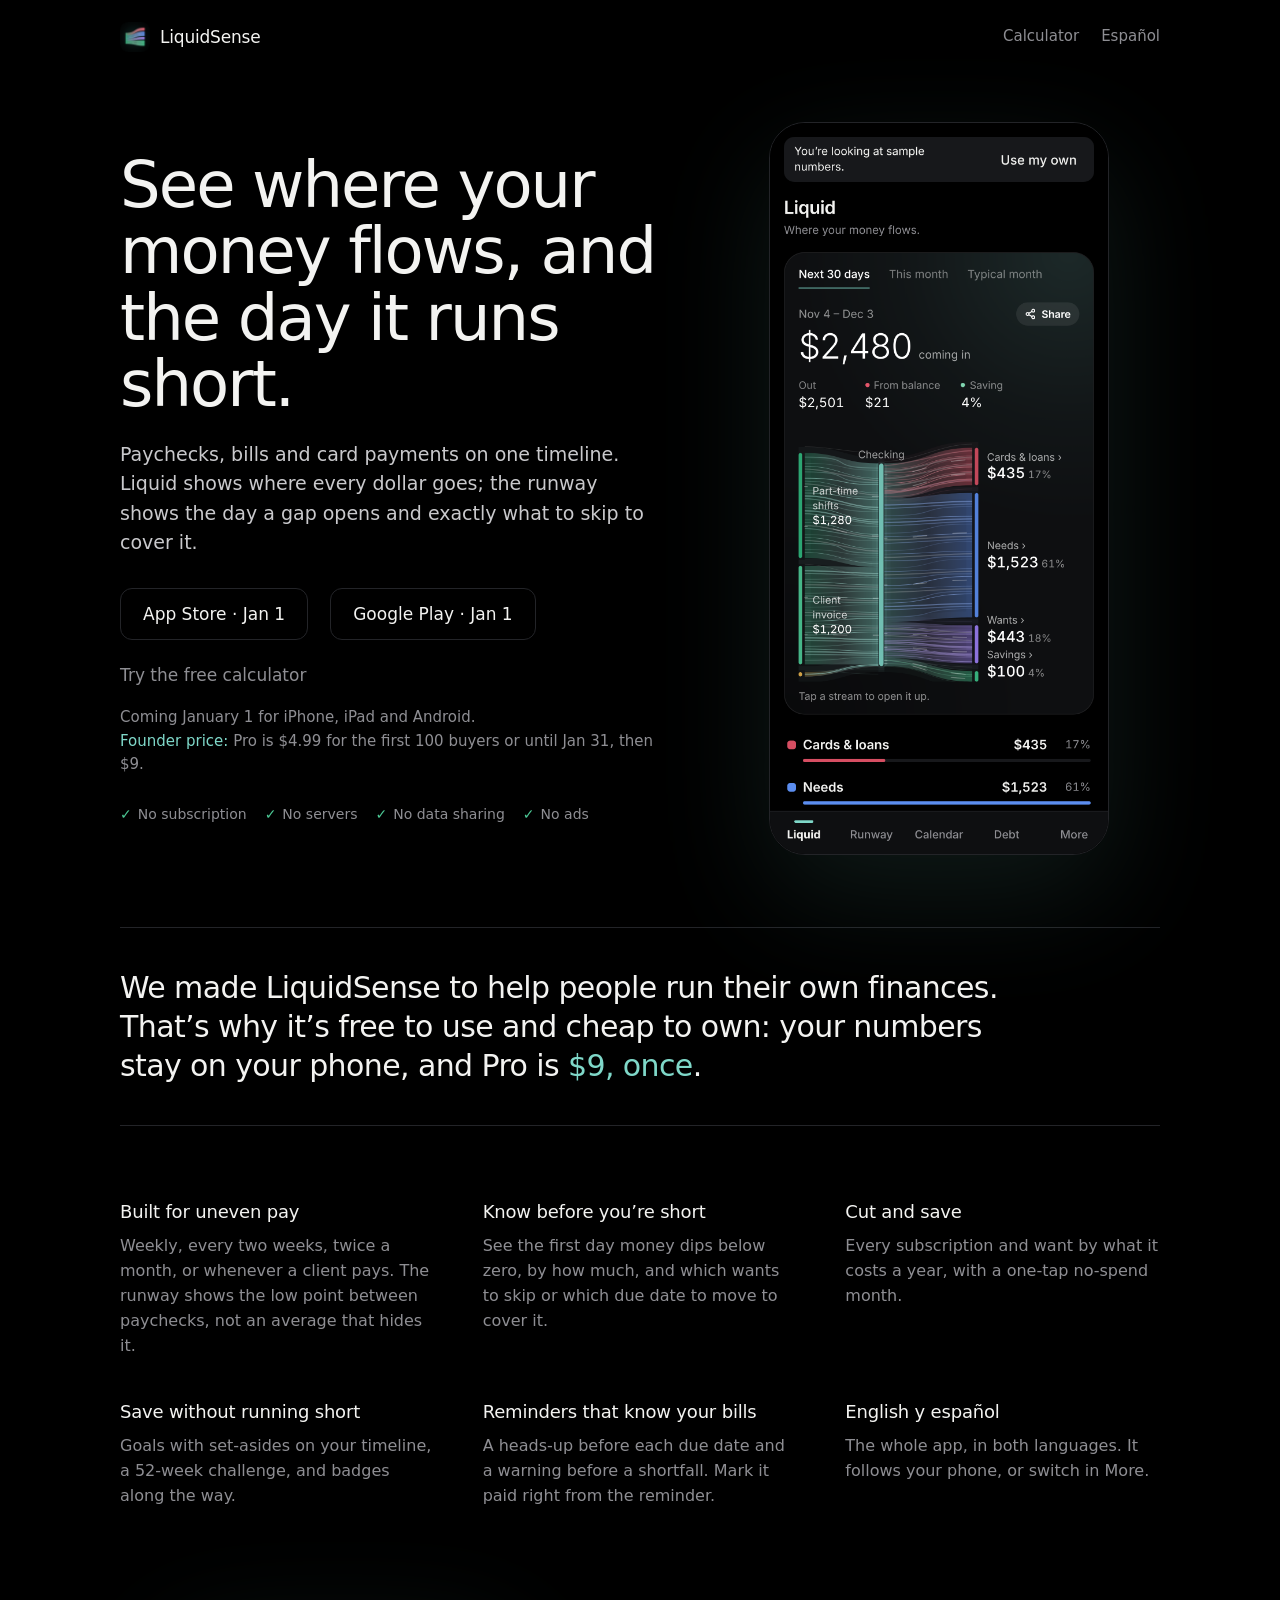
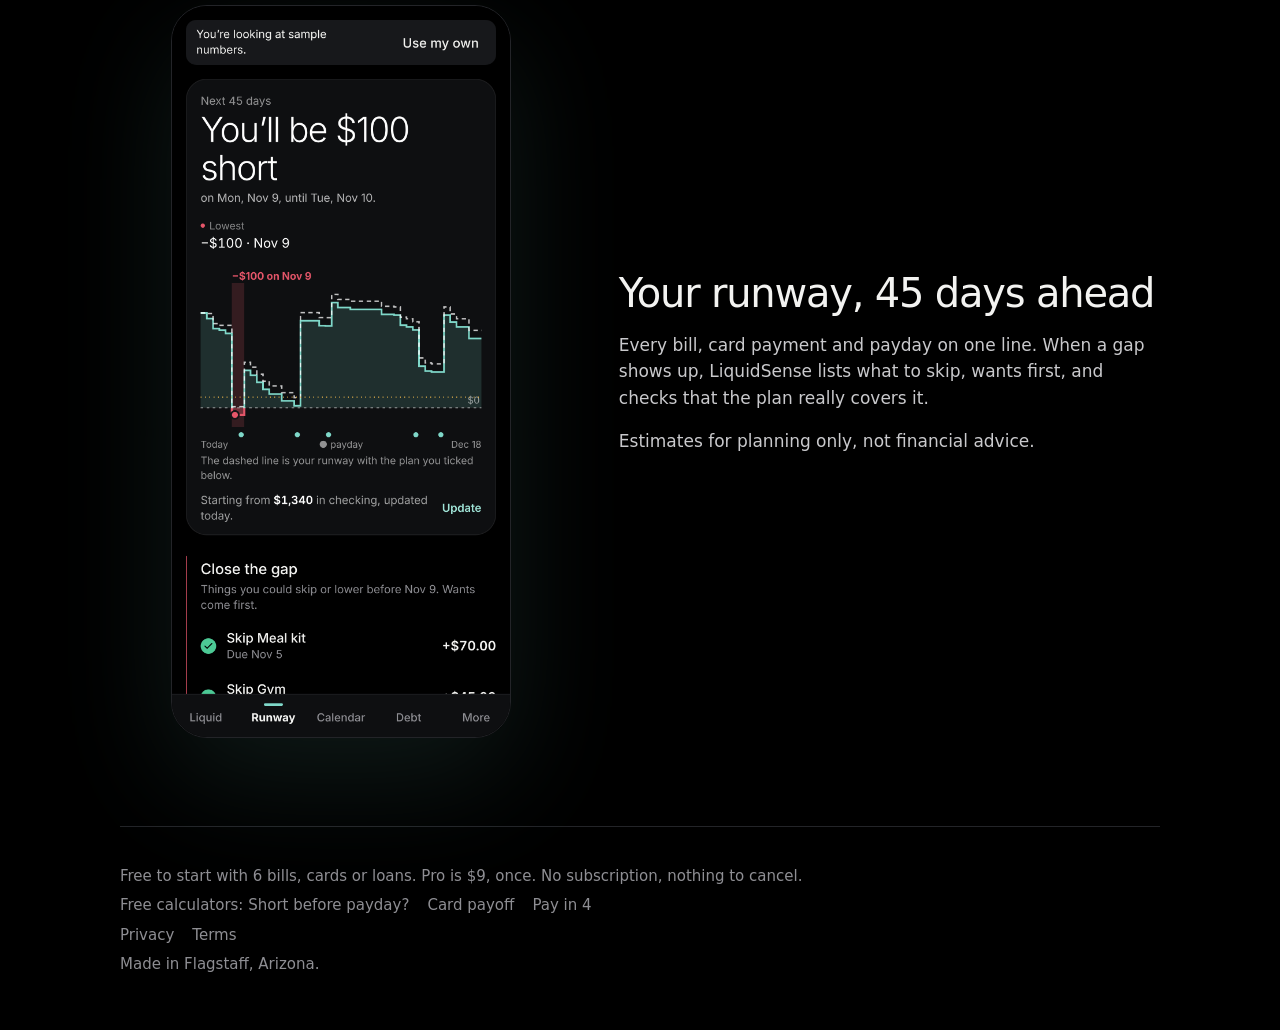
==== index.html @ 5e7f8b1d "Free calculators: credit card payoff and Pay in 4; sitemap; calculator links point to the Jan 1 laun" ====
<!doctype html>
<html lang="en">
<head>
<meta charset="utf-8">
<meta name="viewport" content="width=device-width, initial-scale=1">
<title>LiquidSense: See Where Your Money Flows</title>
<meta name="description" content="See where every dollar goes and the day money runs short, before it does. No bank login, no subscription: your numbers stay on your phone. In English and Spanish.">
<meta property="og:title" content="LiquidSense: see where your money flows">
<meta property="og:description" content="Where every dollar goes, and the day it runs short. No bank login. $9 once.">
<meta property="og:image" content="assets/shot-liquid.png">
<link rel="icon" href="assets/icon.png">
<link rel="stylesheet" href="styles.css">
</head>
<body>
<div class="wrap">
  <header class="top">
    <a class="brand" href="./"><img src="assets/icon.png" alt="">LiquidSense</a>
    <nav><a href="calculator.html">Calculator</a><a href="es.html" lang="es">Español</a></nav>
  </header>

  <section class="hero">
    <div class="hero-text">
      <h1>See where your money flows, and the day it runs short.</h1>
      <p class="lead">Paychecks, bills and card payments on one timeline. Liquid shows where every dollar goes; the runway shows the day a gap opens and exactly what to skip to cover it.</p>
      <div class="cta">
        <span class="btn soon">App Store · Jan 1</span>
        <span class="btn soon">Google Play · Jan 1</span>
        <a class="link" href="calculator.html">Try the free calculator</a>
      </div>
      <p class="launch">Coming January 1 for iPhone, iPad and Android.<br><strong>Founder price:</strong> Pro is $4.99 for the first 100 buyers or until Jan 31, then $9.</p>
      <ul class="promises">
        <li>No subscription</li><li>No servers</li><li>No data sharing</li><li>No ads</li>
      </ul>
    </div>
    <figure class="phone"><img src="assets/shot-liquid.png" alt="Liquid: paychecks flowing through checking into cards and loans, needs, wants and savings, with amounts and shares"></figure>
  </section>

  <section class="why">
    <p>We made LiquidSense to help people run their own finances. That’s why it’s free to use and cheap to own: your numbers stay on your phone, and Pro is <strong>$9, once</strong>.</p>
  </section>

  <section class="features">
    <div><h3>Built for uneven pay</h3><p>Weekly, every two weeks, twice a month, or whenever a client pays. The runway shows the low point between paychecks, not an average that hides it.</p></div>
    <div><h3>Know before you’re short</h3><p>See the first day money dips below zero, by how much, and which wants to skip or which due date to move to cover it.</p></div>
    <div><h3>Cut and save</h3><p>Every subscription and want by what it costs a year, with a one-tap no-spend month.</p></div>
    <div><h3>Save without running short</h3><p>Goals with set-asides on your timeline, a 52-week challenge, and badges along the way.</p></div>
    <div><h3>Reminders that know your bills</h3><p>A heads-up before each due date and a warning before a shortfall. Mark it paid right from the reminder.</p></div>
    <div><h3>English y español</h3><p>The whole app, in both languages. It follows your phone, or switch in More.</p></div>
  </section>

  <section class="second">
    <figure class="phone"><img src="assets/shot-runway.png" alt="The runway: a $100 shortfall on rent day, and the wants to skip that cover it"></figure>
    <div>
      <h2>Your runway, 45 days ahead</h2>
      <p>Every bill, card payment and payday on one line. When a gap shows up, LiquidSense lists what to skip, wants first, and checks that the plan really covers it.</p>
      <p class="muted">Estimates for planning only, not financial advice.</p>
    </div>
  </section>

  <footer>
    <p>Free to start with 6 bills, cards or loans. Pro is $9, once. No subscription, nothing to cancel.</p>
    <p>Free calculators: <a href="calculator.html">Short before payday?</a><a href="credit-card-payoff.html">Card payoff</a><a href="pay-in-4.html">Pay in 4</a></p>
    <p><a href="privacy.html">Privacy</a><a href="terms.html">Terms</a></p>
    <p class="muted">Made in Flagstaff, Arizona.</p>
  </footer>
</div>
</body>
</html>
---- styles.css ----
/* LiquidSense: the app's look on the web. True black, celadon water, light type, hairlines. */
:root {
  --water-soft: rgba(127, 216, 201, 0.14);
  --short-soft: rgba(229, 86, 106, 0.14);
  --bg: #000;
  --surface: #0e0f11;
  --sunken: #17181b;
  --ink: #f3f3f1;
  --muted: #8e8e93;
  --line: #232428;
  --water: #7fd8c9;
  --good: #4cc995;
  --short: #e5566a;
  --gold: #e3b04b;
  --want: #9a7cf2;
}
* { box-sizing: border-box; }
html { -webkit-text-size-adjust: 100%; }
body {
  margin: 0;
  background: var(--bg);
  color: var(--ink);
  font: 400 17px/1.55 system-ui, -apple-system, "Segoe UI", Roboto, sans-serif;
  font-variant-numeric: tabular-nums;
}
a { color: var(--water); text-decoration: none; }
a:hover { text-decoration: underline; }
a:focus-visible, .btn:focus-visible { outline: 2px solid var(--water); outline-offset: 3px; border-radius: 8px; }
.wrap { max-width: 1080px; margin: 0 auto; padding: 0 20px; }
.narrow { max-width: 720px; }
.muted { color: var(--muted); }

.top { display: flex; align-items: center; gap: 24px; padding: 22px 0; }
.top img { width: 30px; height: 30px; border-radius: 8px; display: block; }
.brand { display: flex; align-items: center; gap: 10px; color: var(--ink); font-weight: 500; letter-spacing: -0.2px; }
.top nav { margin-left: auto; display: flex; gap: 22px; font-size: 15px; }
.top nav a { color: var(--muted); }

h1, h2, h3 { margin: 0; font-weight: 300; letter-spacing: -0.03em; }
h1 { font-size: clamp(40px, 6vw, 64px); line-height: 1.04; }
h2 { font-size: clamp(28px, 4vw, 40px); line-height: 1.1; }
h3 { font-size: 18px; font-weight: 500; letter-spacing: -0.01em; }
.lead { color: #c9c9cc; font-size: 19px; max-width: 34em; margin: 22px 0 0; }

.hero { display: grid; grid-template-columns: 1.1fr 0.9fr; gap: 56px; align-items: center; padding: 48px 0 72px; }
.cta { display: flex; align-items: center; gap: 22px; margin-top: 30px; flex-wrap: wrap; }
.btn { display: inline-block; background: var(--ink); color: #000; padding: 12px 22px; border-radius: 12px; font-weight: 500; }
.btn:hover { text-decoration: none; opacity: 0.88; }
.btn.secondary { background: transparent; color: var(--ink); border: 1px solid var(--line); }
.link { color: var(--muted); }
.promises { list-style: none; padding: 0; margin: 28px 0 0; display: flex; flex-wrap: wrap; gap: 8px 18px; font-size: 14px; color: var(--muted); }
.promises li::before { content: "✓"; color: var(--good); margin-right: 6px; }

.phone { margin: 0; justify-self: center; }
.phone img {
  display: block; width: min(340px, 80vw); border-radius: 36px; border: 1px solid var(--line);
  box-shadow: 0 40px 120px rgba(127, 216, 201, 0.12);
}

.why { border-top: 1px solid var(--line); border-bottom: 1px solid var(--line); padding: 40px 0; }
.why p { margin: 0; font-size: clamp(22px, 3vw, 30px); font-weight: 300; letter-spacing: -0.02em; line-height: 1.3; max-width: 30em; }
.why strong { font-weight: 500; color: var(--water); }

.features { display: grid; grid-template-columns: repeat(3, 1fr); gap: 40px 48px; padding: 72px 0; }
.features p { color: var(--muted); margin: 8px 0 0; font-size: 16px; }

.second { display: grid; grid-template-columns: 0.9fr 1.1fr; gap: 56px; align-items: center; padding: 24px 0 88px; }
.second p { color: #c9c9cc; max-width: 32em; }

footer { border-top: 1px solid var(--line); padding: 32px 0 48px; font-size: 15px; color: var(--muted); }
footer p { margin: 6px 0; }
footer a { margin-right: 18px; color: var(--muted); }

/* Text pages: privacy, terms, creators */
.prose { padding: 24px 0 48px; }
.prose h1 { font-size: 44px; margin-bottom: 8px; }
.prose h2 { font-size: 22px; font-weight: 500; margin-top: 32px; letter-spacing: -0.01em; }
.prose p, .prose li { color: #c9c9cc; }

/* Calculator */
.calc { display: grid; grid-template-columns: 1fr 1fr; gap: 32px; padding: 8px 0 56px; align-items: start; }
.card { background: var(--surface); border: 1px solid var(--line); border-radius: 20px; padding: 22px; }
label { display: block; font-size: 14px; color: var(--muted); margin: 0 0 6px; }
input, select {
  width: 100%; font: inherit; color: var(--ink); background: transparent;
  border: 1px solid var(--line); border-radius: 10px; padding: 10px 12px;
}
.field { margin-bottom: 16px; }
.two { display: grid; grid-template-columns: 1fr 1fr; gap: 12px; }
.bill { display: grid; grid-template-columns: 1fr 96px 66px 28px; gap: 6px; align-items: center; padding: 8px 0; border-bottom: 1px solid var(--line); }
.bill input { padding: 8px 10px; font-size: 16px; }
.bill .due { grid-column: 1 / 3; }
.tag { font: inherit; font-size: 13px; font-weight: 500; border-radius: 999px; padding: 4px 10px; background: transparent; cursor: pointer; }
.tag.need { color: var(--ink); border: 1.5px solid var(--ink); }
.tag.want { color: var(--want); border: 1.5px solid var(--want); }
.x { background: none; border: 0; color: var(--muted); font-size: 22px; cursor: pointer; }
#result svg { width: 100%; height: auto; margin: 12px 0; }
.fill-ok { fill: var(--water-soft); } .line-ok { fill: none; stroke: var(--water); stroke-width: 2; }
.fill-short { fill: var(--short); opacity: .3; } .line-short { fill: none; stroke: var(--short); stroke-width: 2.5; }
.zero { stroke: var(--muted); stroke-dasharray: 3 4; }
.band { fill: var(--short-soft); }
.label { fill: var(--short); font-size: 13px; font-weight: 500; }
.axis { fill: var(--muted); font-size: 12px; }
.plan { background: var(--short-soft); border-radius: 14px; padding: 16px 18px; margin-top: 8px; }
.plan ul { list-style: none; padding: 0; margin: 0 0 8px; }
.plan li { display: flex; justify-content: space-between; padding: 6px 0; border-bottom: 1px solid var(--line); }

.ok { color: var(--good); font-weight: 500; }
.result { font-size: 40px; font-weight: 300; letter-spacing: -0.03em; margin-top: 12px; }
.short { color: var(--short); }
input:focus, select:focus { outline: none; border-color: var(--water); }

@media (max-width: 820px) {
  .hero, .second { grid-template-columns: 1fr; gap: 40px; padding-top: 24px; }
  .second .phone { order: 2; }
  .features { grid-template-columns: 1fr; gap: 28px; padding: 48px 0; }
  .calc, .two { grid-template-columns: 1fr; }
  .top nav { gap: 14px; }
}
@media (prefers-reduced-motion: reduce) { * { scroll-behavior: auto; } }

.btn.soon { background: transparent; color: var(--ink); border: 1px solid var(--line); cursor: default; }
.btn.soon:hover { opacity: 1; }
.launch { margin: 18px 0 0; color: var(--muted); font-size: 15px; }
.launch strong { color: var(--water); font-weight: 500; }
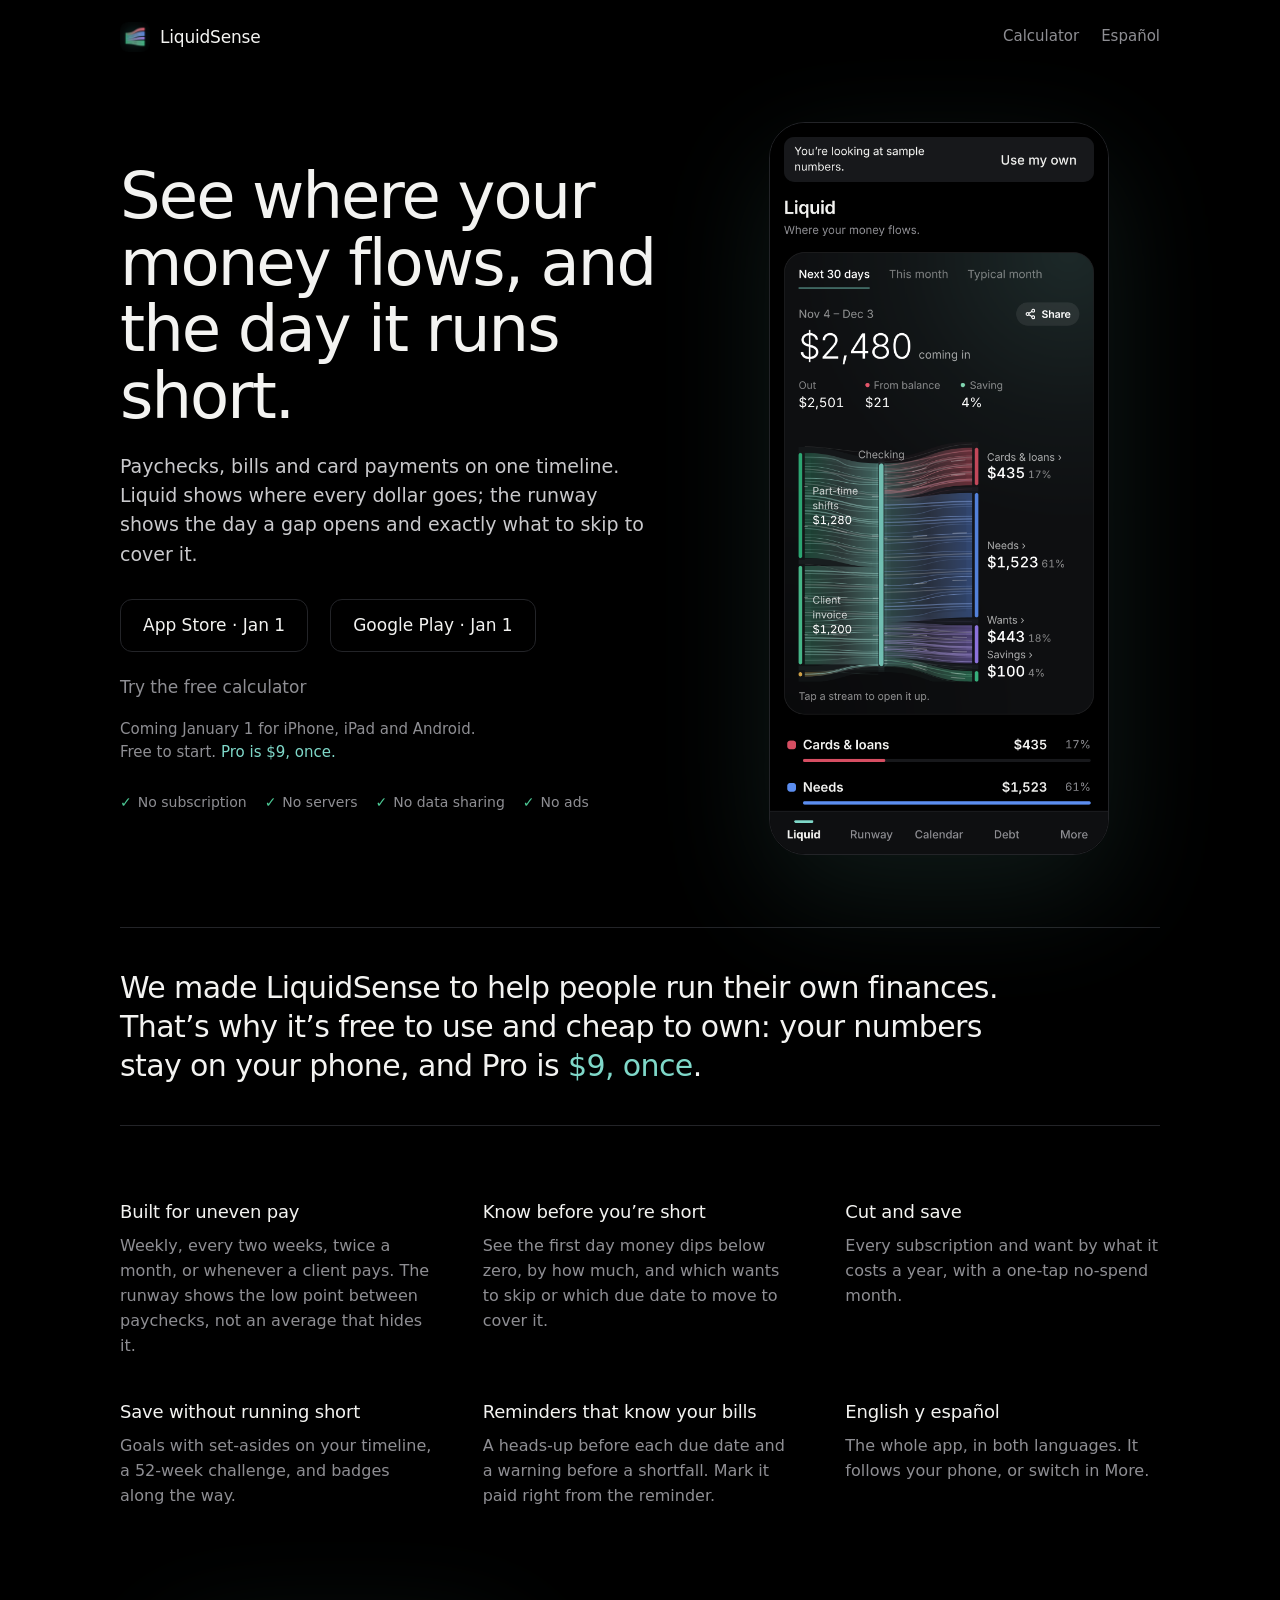
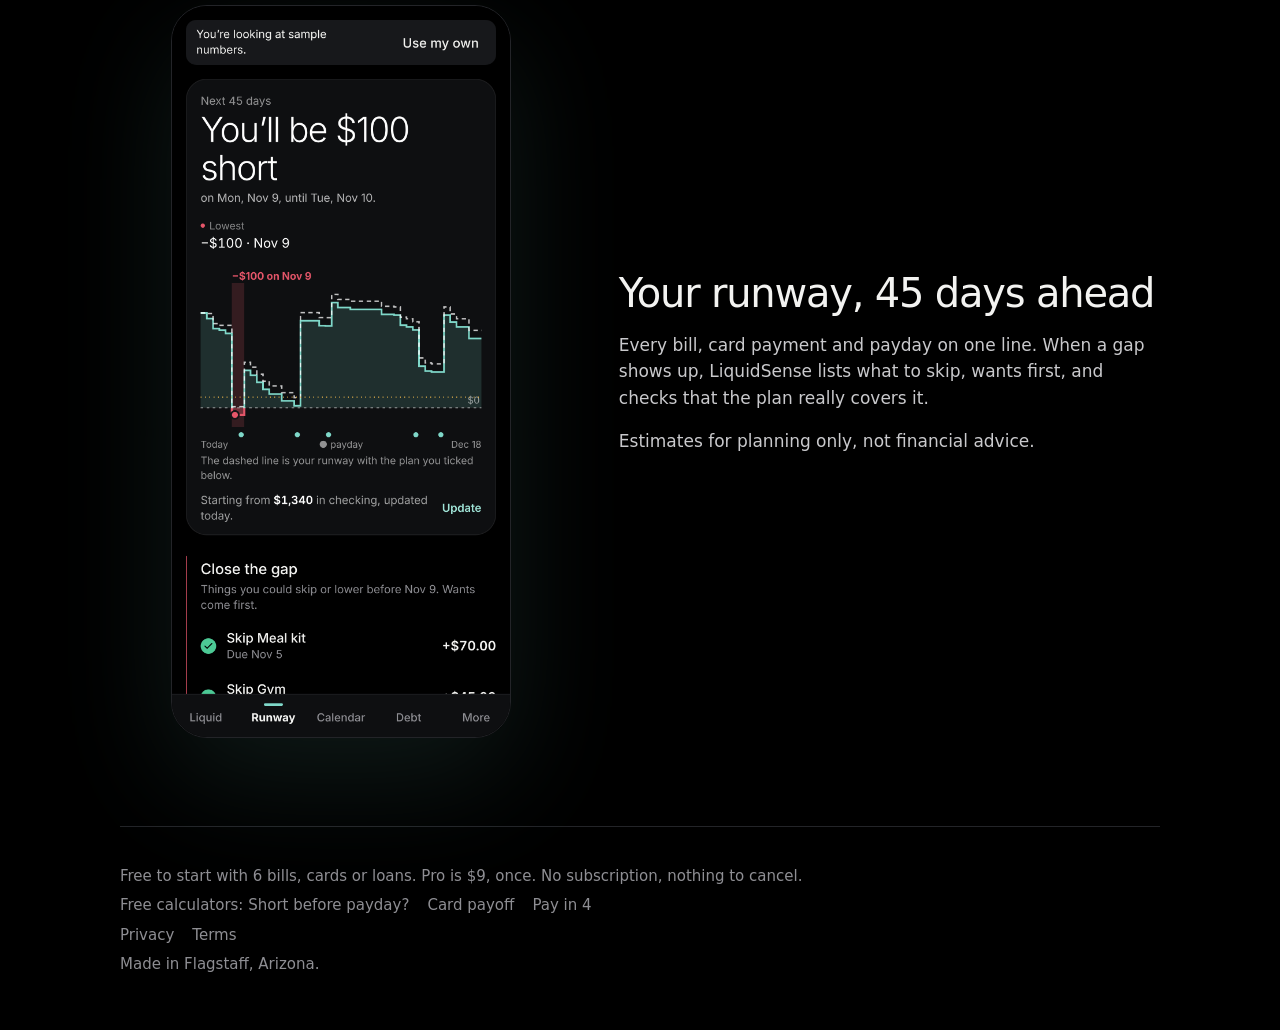
==== commit a0d0b371: "Site: Pro is $9 once (no founder price) Co-Authored-By: Claude Opus 5.5 <noreply@anthropic.com> Clau" ====
--- a/index.html
+++ b/index.html
@@ -27,7 +27,7 @@
         <span class="btn soon">Google Play · Jan 1</span>
         <a class="link" href="calculator.html">Try the free calculator</a>
       </div>
-      <p class="launch">Coming January 1 for iPhone, iPad and Android.<br><strong>Founder price:</strong> Pro is $4.99 for the first 100 buyers or until Jan 31, then $9.</p>
+      <p class="launch">Coming January 1 for iPhone, iPad and Android.<br>Free to start. <strong>Pro is $9, once.</strong></p>
       <ul class="promises">
         <li>No subscription</li><li>No servers</li><li>No data sharing</li><li>No ads</li>
       </ul>
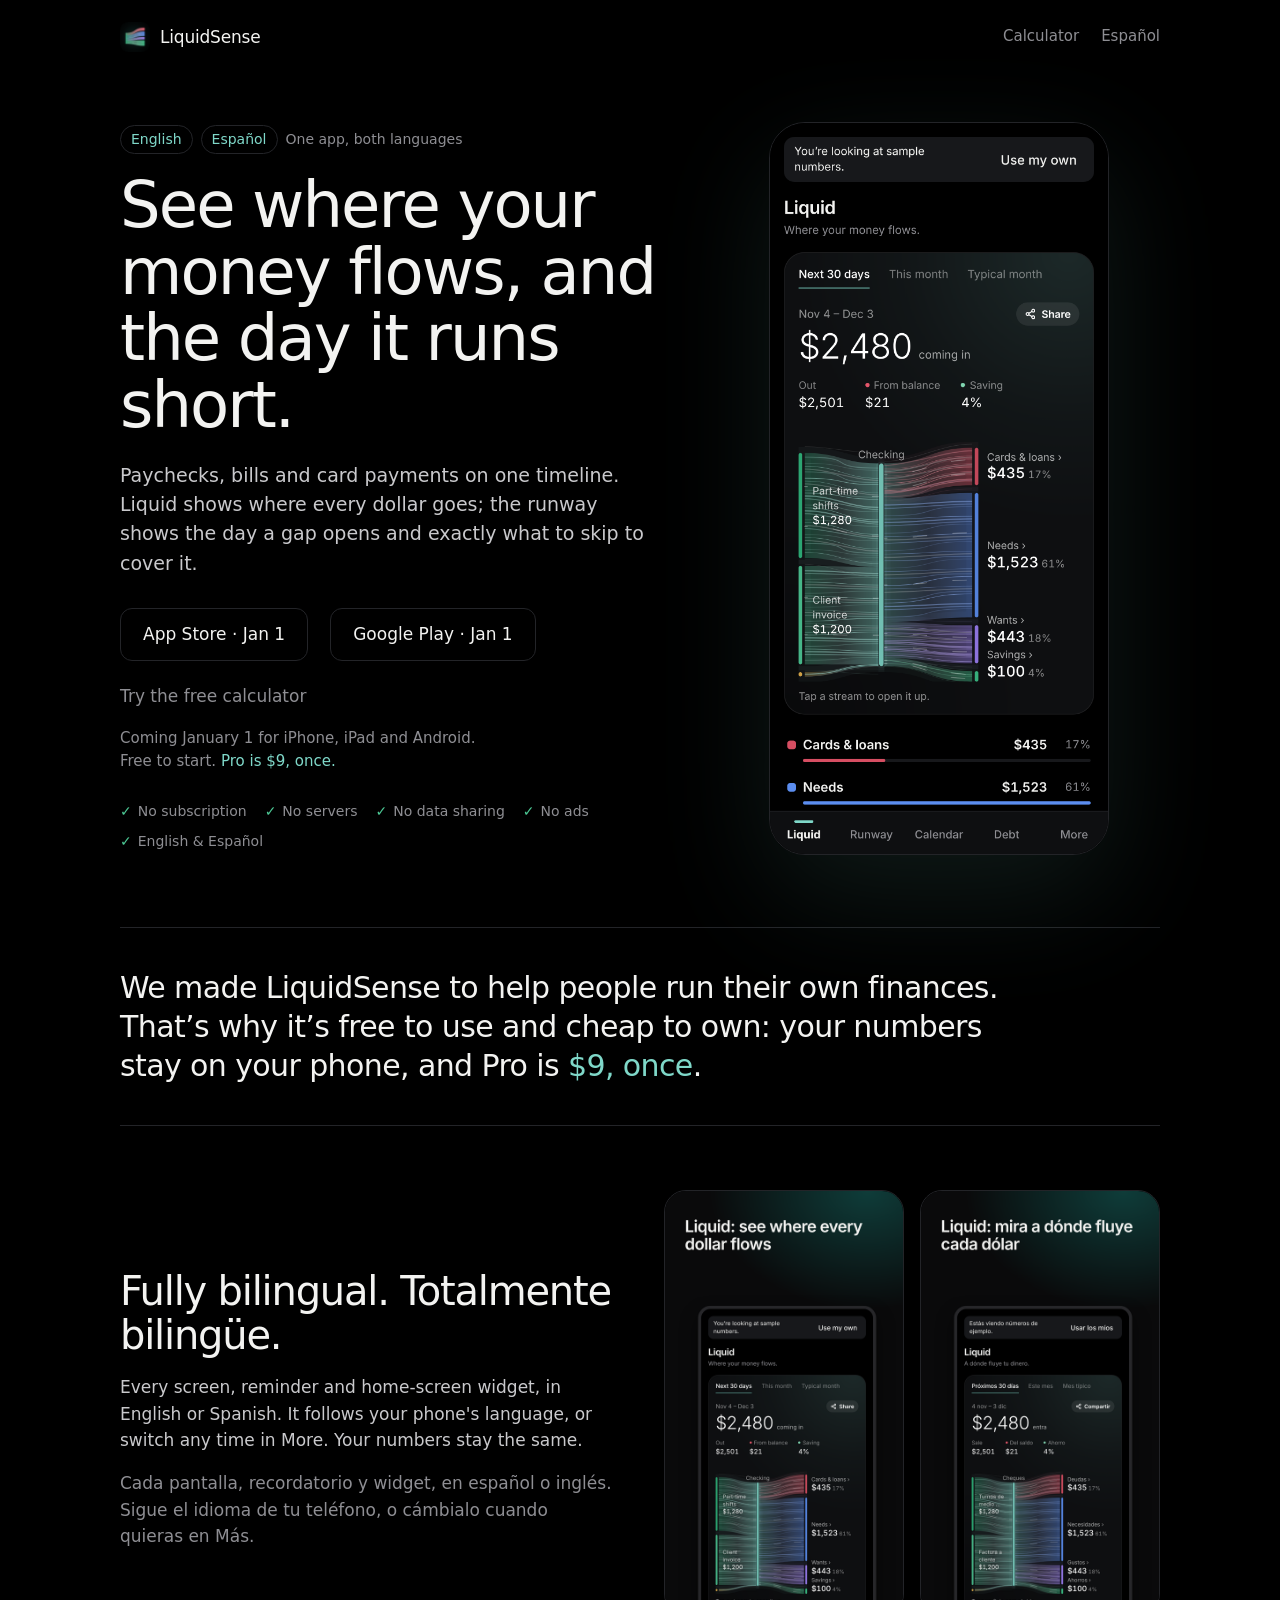
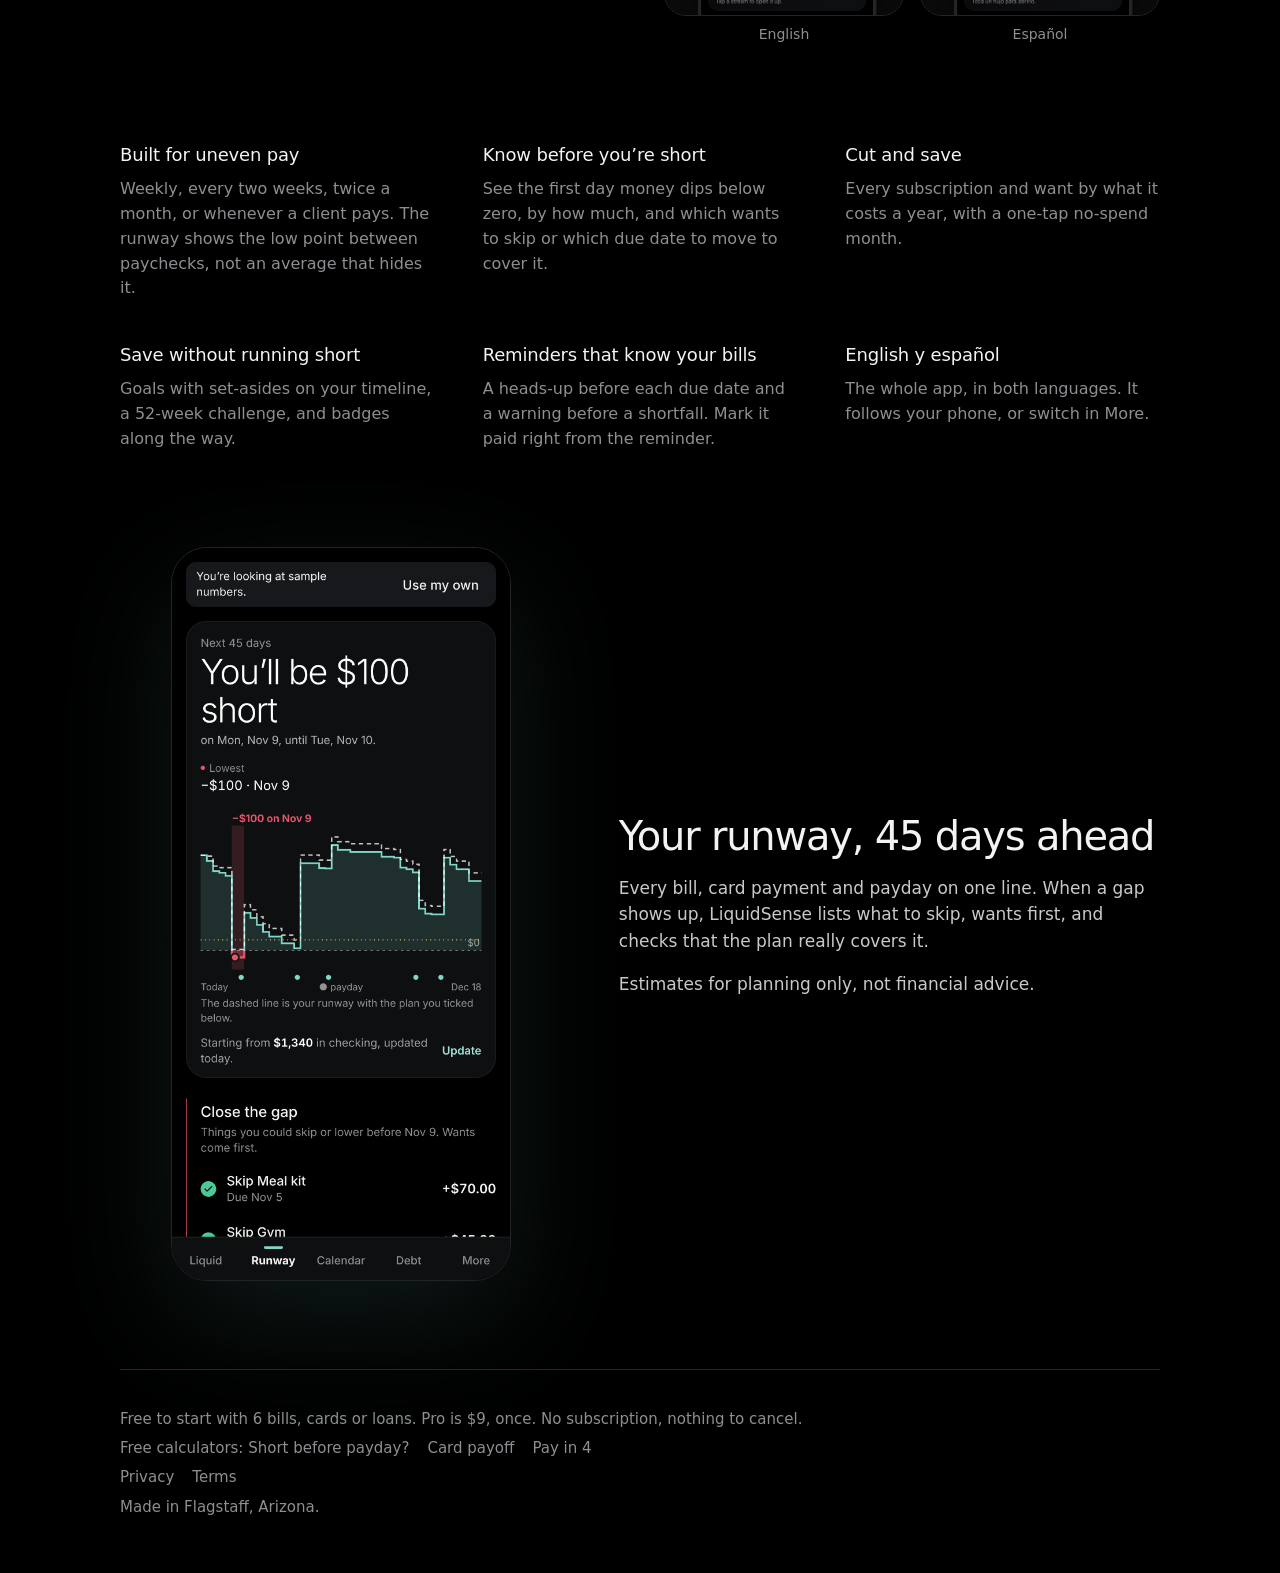
==== commit 62468754: "Site: bilingual front and center (English/Español label, side-by-side screens, promise) Co-Authored-" ====
--- a/index.html
+++ b/index.html
@@ -20,6 +20,7 @@
 
   <section class="hero">
     <div class="hero-text">
+      <p class="eyebrow"><span>English</span><span>Español</span> One app, both languages</p>
       <h1>See where your money flows, and the day it runs short.</h1>
       <p class="lead">Paychecks, bills and card payments on one timeline. Liquid shows where every dollar goes; the runway shows the day a gap opens and exactly what to skip to cover it.</p>
       <div class="cta">
@@ -29,7 +30,7 @@
       </div>
       <p class="launch">Coming January 1 for iPhone, iPad and Android.<br>Free to start. <strong>Pro is $9, once.</strong></p>
       <ul class="promises">
-        <li>No subscription</li><li>No servers</li><li>No data sharing</li><li>No ads</li>
+        <li>No subscription</li><li>No servers</li><li>No data sharing</li><li>No ads</li><li>English &amp; Español</li>
       </ul>
     </div>
     <figure class="phone"><img src="assets/shot-liquid.png" alt="Liquid: paychecks flowing through checking into cards and loans, needs, wants and savings, with amounts and shares"></figure>
@@ -37,6 +38,18 @@
 
   <section class="why">
     <p>We made LiquidSense to help people run their own finances. That’s why it’s free to use and cheap to own: your numbers stay on your phone, and Pro is <strong>$9, once</strong>.</p>
+  </section>
+
+  <section class="both">
+    <div class="both-text">
+      <h2>Fully bilingual. Totalmente bilingüe.</h2>
+      <p>Every screen, reminder and home-screen widget, in English or Spanish. It follows your phone's language, or switch any time in More. Your numbers stay the same.</p>
+      <p lang="es" class="muted">Cada pantalla, recordatorio y widget, en español o inglés. Sigue el idioma de tu teléfono, o cámbialo cuando quieras en Más.</p>
+    </div>
+    <div class="pair">
+      <figure><img src="assets/shot-liquid-en.png" alt="LiquidSense in English: Liquid shows where every dollar flows" loading="lazy"><figcaption>English</figcaption></figure>
+      <figure><img src="assets/shot-liquid-es.png" alt="LiquidSense en español: Liquid muestra a dónde fluye cada dólar" lang="es" loading="lazy"><figcaption>Español</figcaption></figure>
+    </div>
   </section>
 
   <section class="features">
--- a/styles.css
+++ b/styles.css
@@ -123,3 +123,15 @@
 .btn.soon:hover { opacity: 1; }
 .launch { margin: 18px 0 0; color: var(--muted); font-size: 15px; }
 .launch strong { color: var(--water); font-weight: 500; }
+
+/* Bilingual */
+.eyebrow { display: flex; align-items: center; gap: 8px; flex-wrap: wrap; margin: 0 0 18px; color: var(--muted); font-size: 14px; }
+.eyebrow span { border: 1px solid var(--line); border-radius: 999px; padding: 3px 10px; color: var(--water); font-weight: 500; }
+.both { display: grid; grid-template-columns: 1fr 1fr; gap: 48px; align-items: center; padding: 64px 0 24px; }
+.both-text p { color: #c9c9cc; max-width: 30em; }
+.both-text .muted { color: var(--muted); }
+.pair { display: grid; grid-template-columns: 1fr 1fr; gap: 16px; }
+.pair figure { margin: 0; }
+.pair img { display: block; width: 100%; height: auto; border-radius: 22px; border: 1px solid var(--line); }
+.pair figcaption { margin-top: 8px; text-align: center; color: var(--muted); font-size: 14px; }
+@media (max-width: 820px) { .both { grid-template-columns: 1fr; gap: 28px; padding-top: 40px; } }
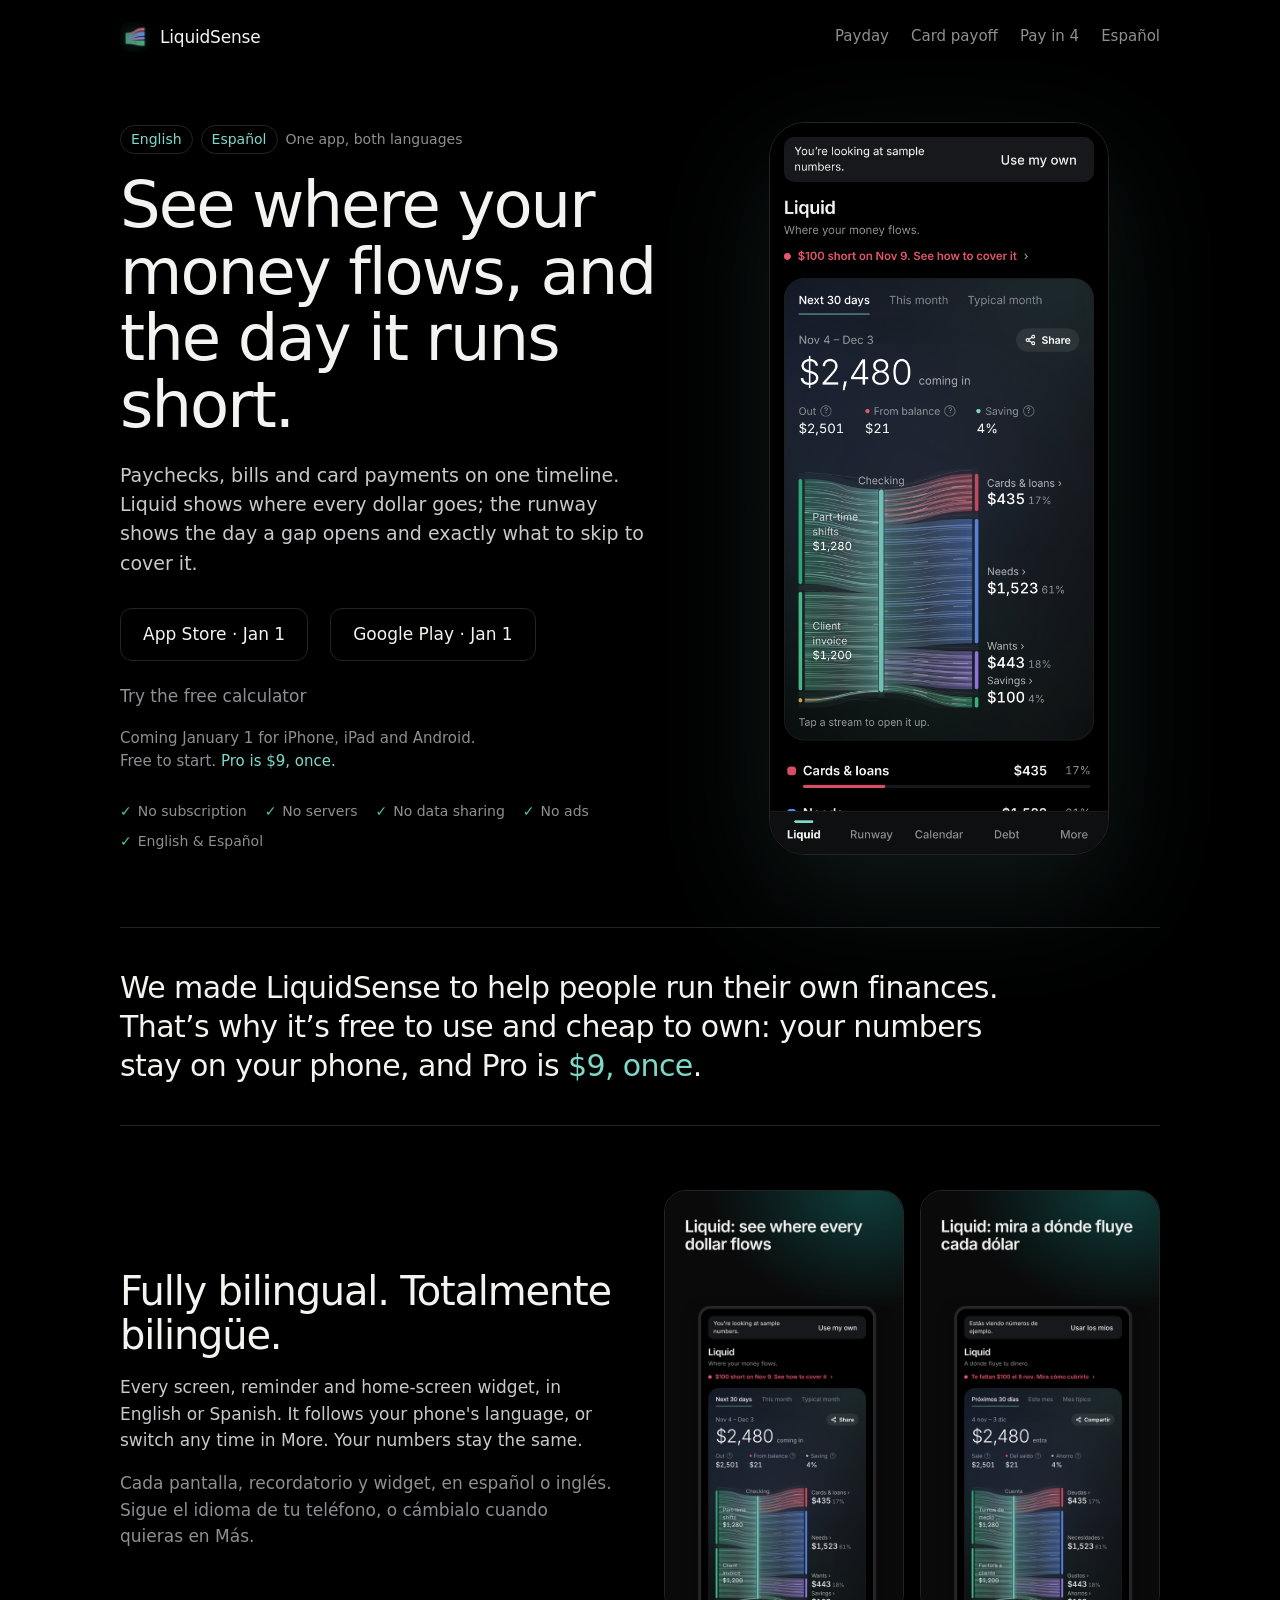
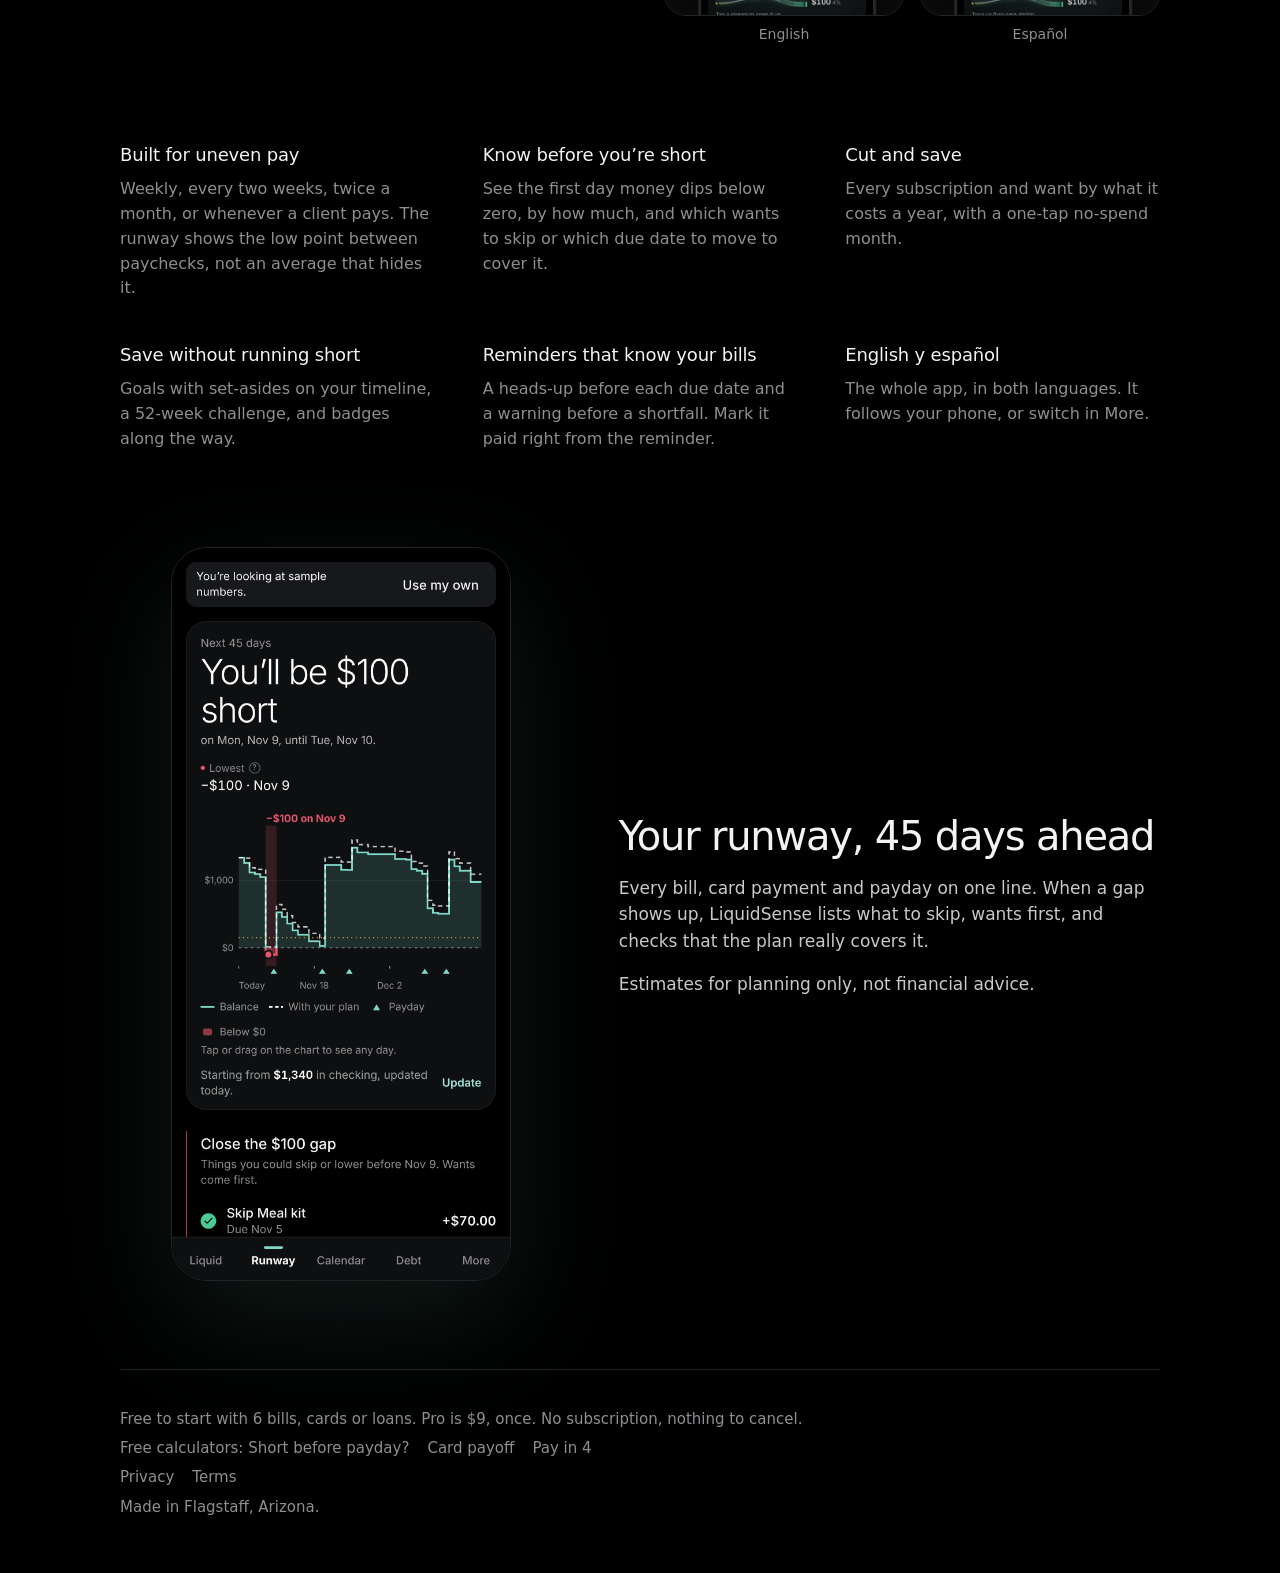
==== commit 852fbba3: "Same three calculators in every page's top menu Co-Authored-By: Claude Opus 5.5 <noreply@anthropic.c" ====
--- a/index.html
+++ b/index.html
@@ -15,7 +15,7 @@
 <div class="wrap">
   <header class="top">
     <a class="brand" href="./"><img src="assets/icon.png" alt="">LiquidSense</a>
-    <nav><a href="calculator.html">Calculator</a><a href="es.html" lang="es">Español</a></nav>
+    <nav><a href="calculator.html">Payday</a><a href="credit-card-payoff.html">Card payoff</a><a href="pay-in-4.html">Pay in 4</a><a href="es.html" lang="es">Español</a></nav>
   </header>
 
   <section class="hero">
--- a/styles.css
+++ b/styles.css
@@ -33,7 +33,8 @@
 .top { display: flex; align-items: center; gap: 24px; padding: 22px 0; }
 .top img { width: 30px; height: 30px; border-radius: 8px; display: block; }
 .brand { display: flex; align-items: center; gap: 10px; color: var(--ink); font-weight: 500; letter-spacing: -0.2px; }
-.top nav { margin-left: auto; display: flex; gap: 22px; font-size: 15px; }
+.top nav { margin-left: auto; display: flex; flex-wrap: wrap; justify-content: flex-end; gap: 6px 22px; font-size: 15px; }
+.top nav a[aria-current] { color: var(--ink, inherit); font-weight: 600; }
 .top nav a { color: var(--muted); }
 
 h1, h2, h3 { margin: 0; font-weight: 300; letter-spacing: -0.03em; }
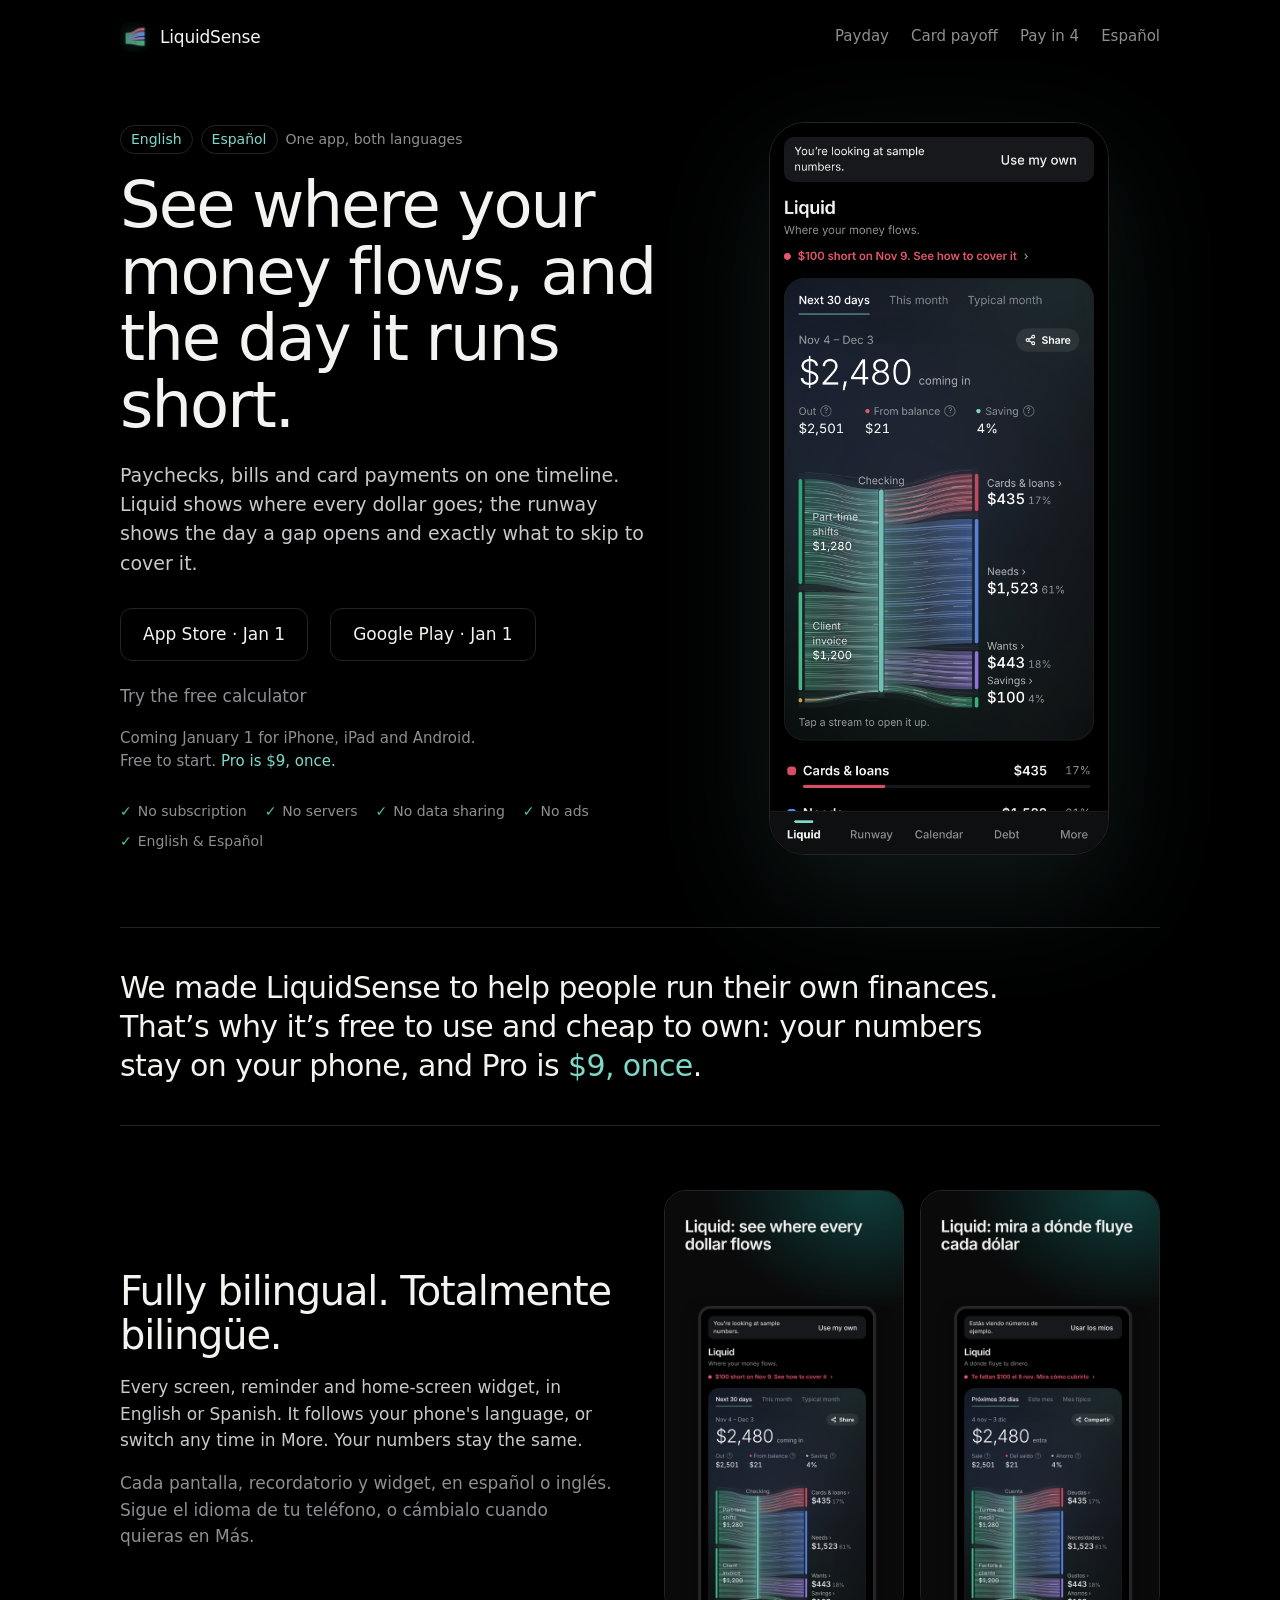
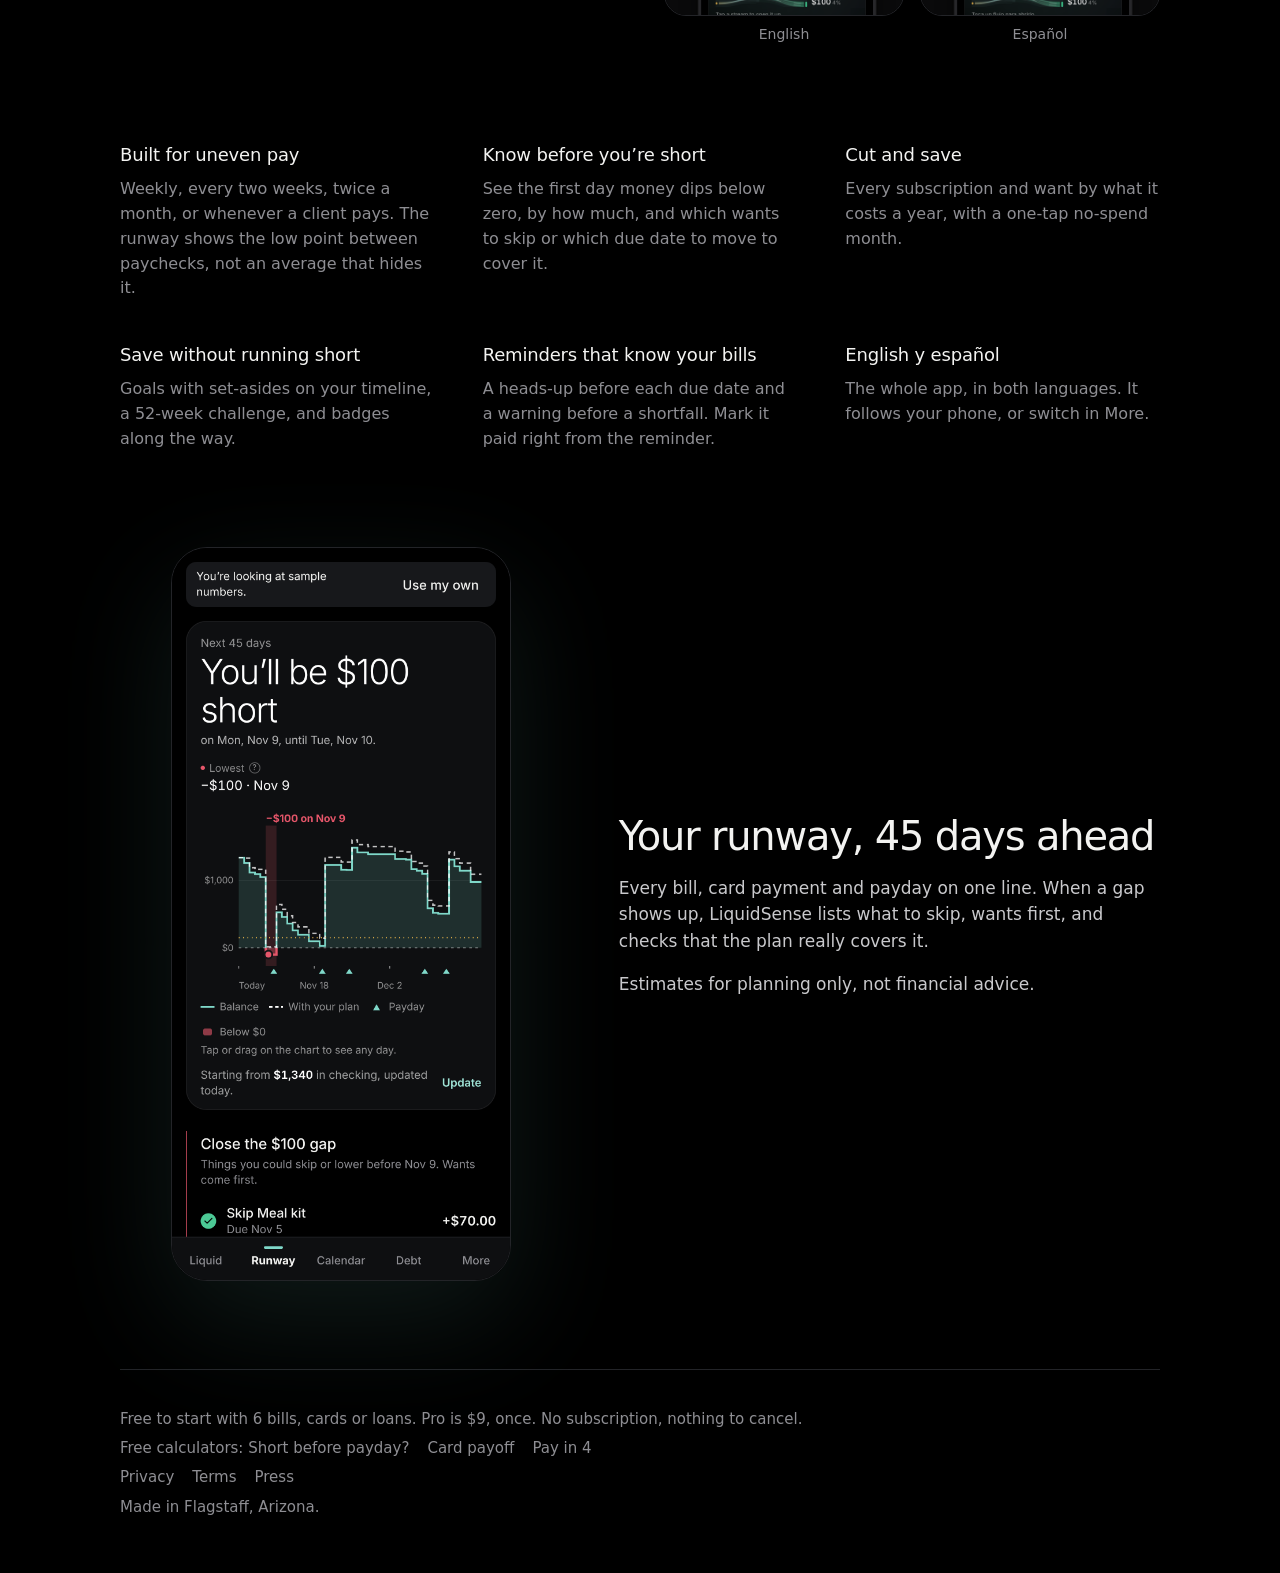
==== commit 0a89a72e: "Press kit page: fact sheet, descriptions, screenshots, icon and banner Co-Authored-By: Claude Opus 5" ====
--- a/index.html
+++ b/index.html
@@ -73,7 +73,7 @@
   <footer>
     <p>Free to start with 6 bills, cards or loans. Pro is $9, once. No subscription, nothing to cancel.</p>
     <p>Free calculators: <a href="calculator.html">Short before payday?</a><a href="credit-card-payoff.html">Card payoff</a><a href="pay-in-4.html">Pay in 4</a></p>
-    <p><a href="privacy.html">Privacy</a><a href="terms.html">Terms</a></p>
+    <p><a href="privacy.html">Privacy</a><a href="terms.html">Terms</a><a href="press.html">Press</a></p>
     <p class="muted">Made in Flagstaff, Arizona.</p>
   </footer>
 </div>
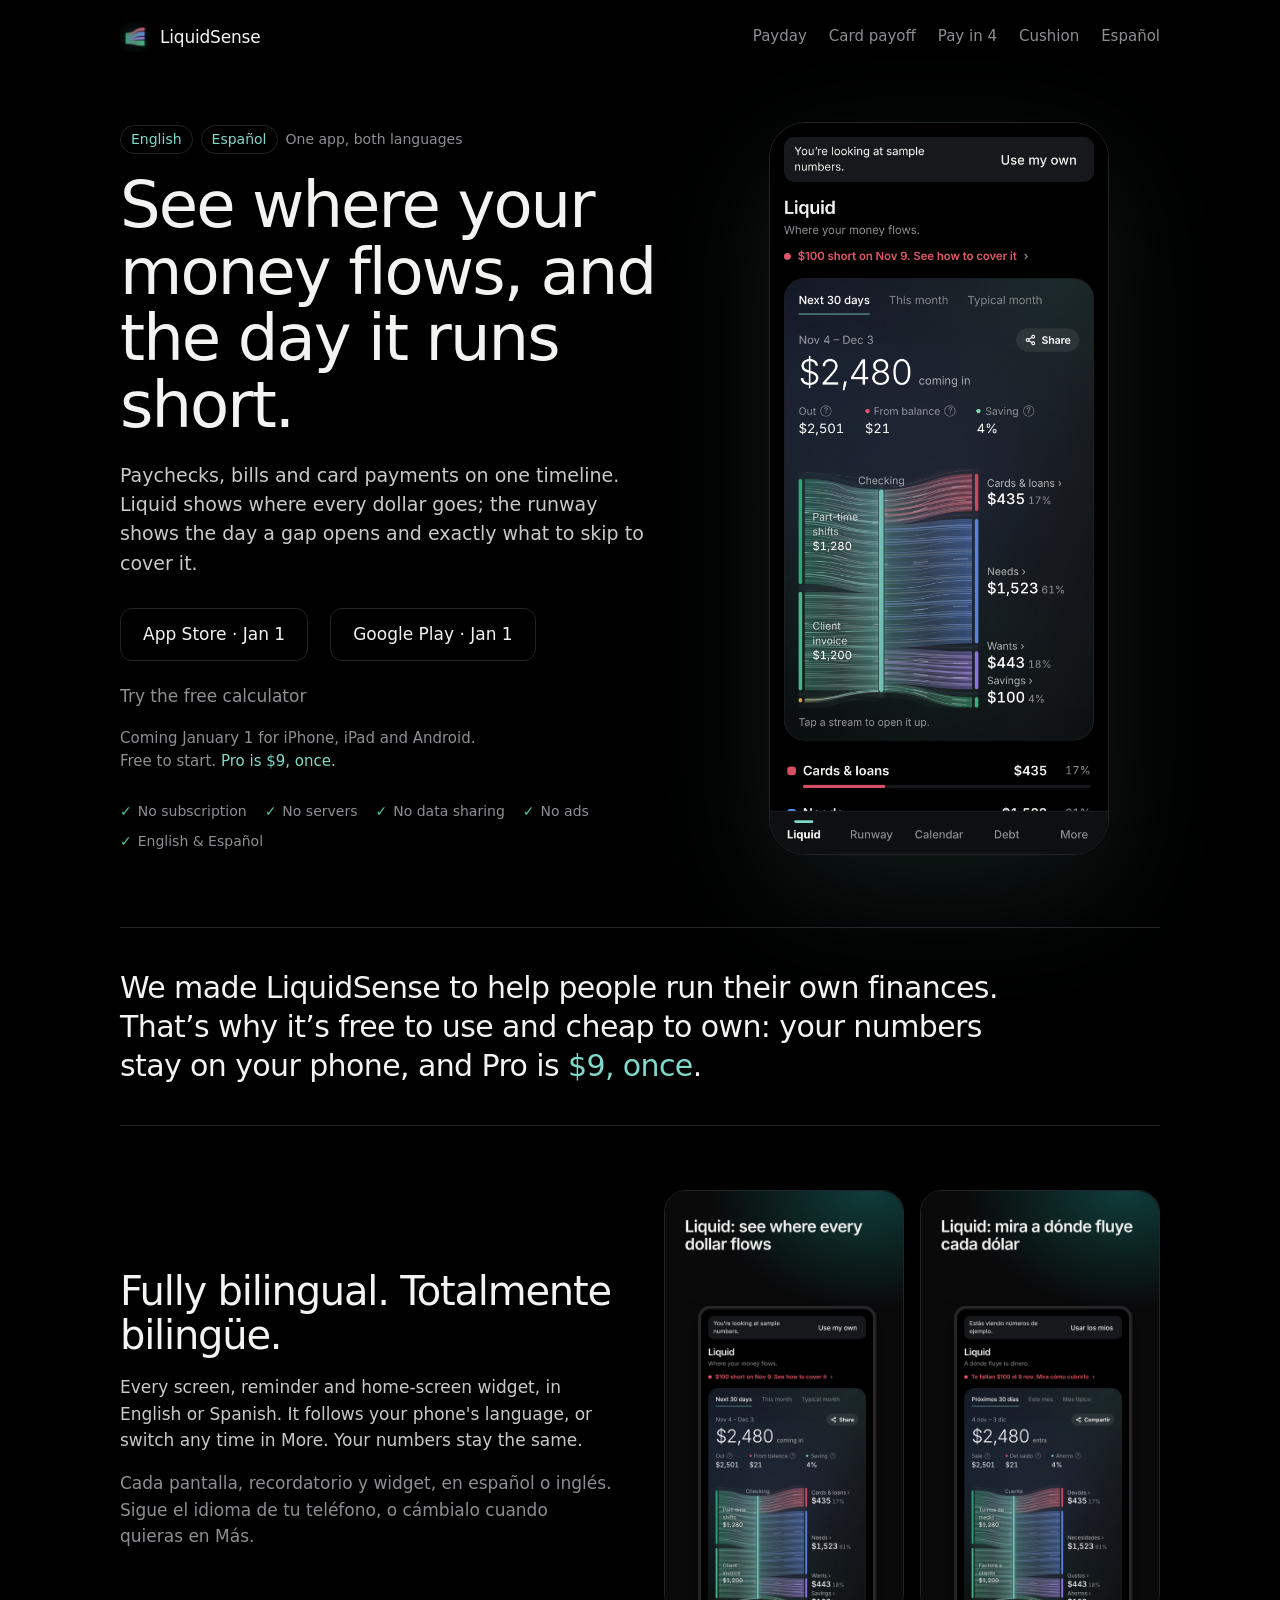
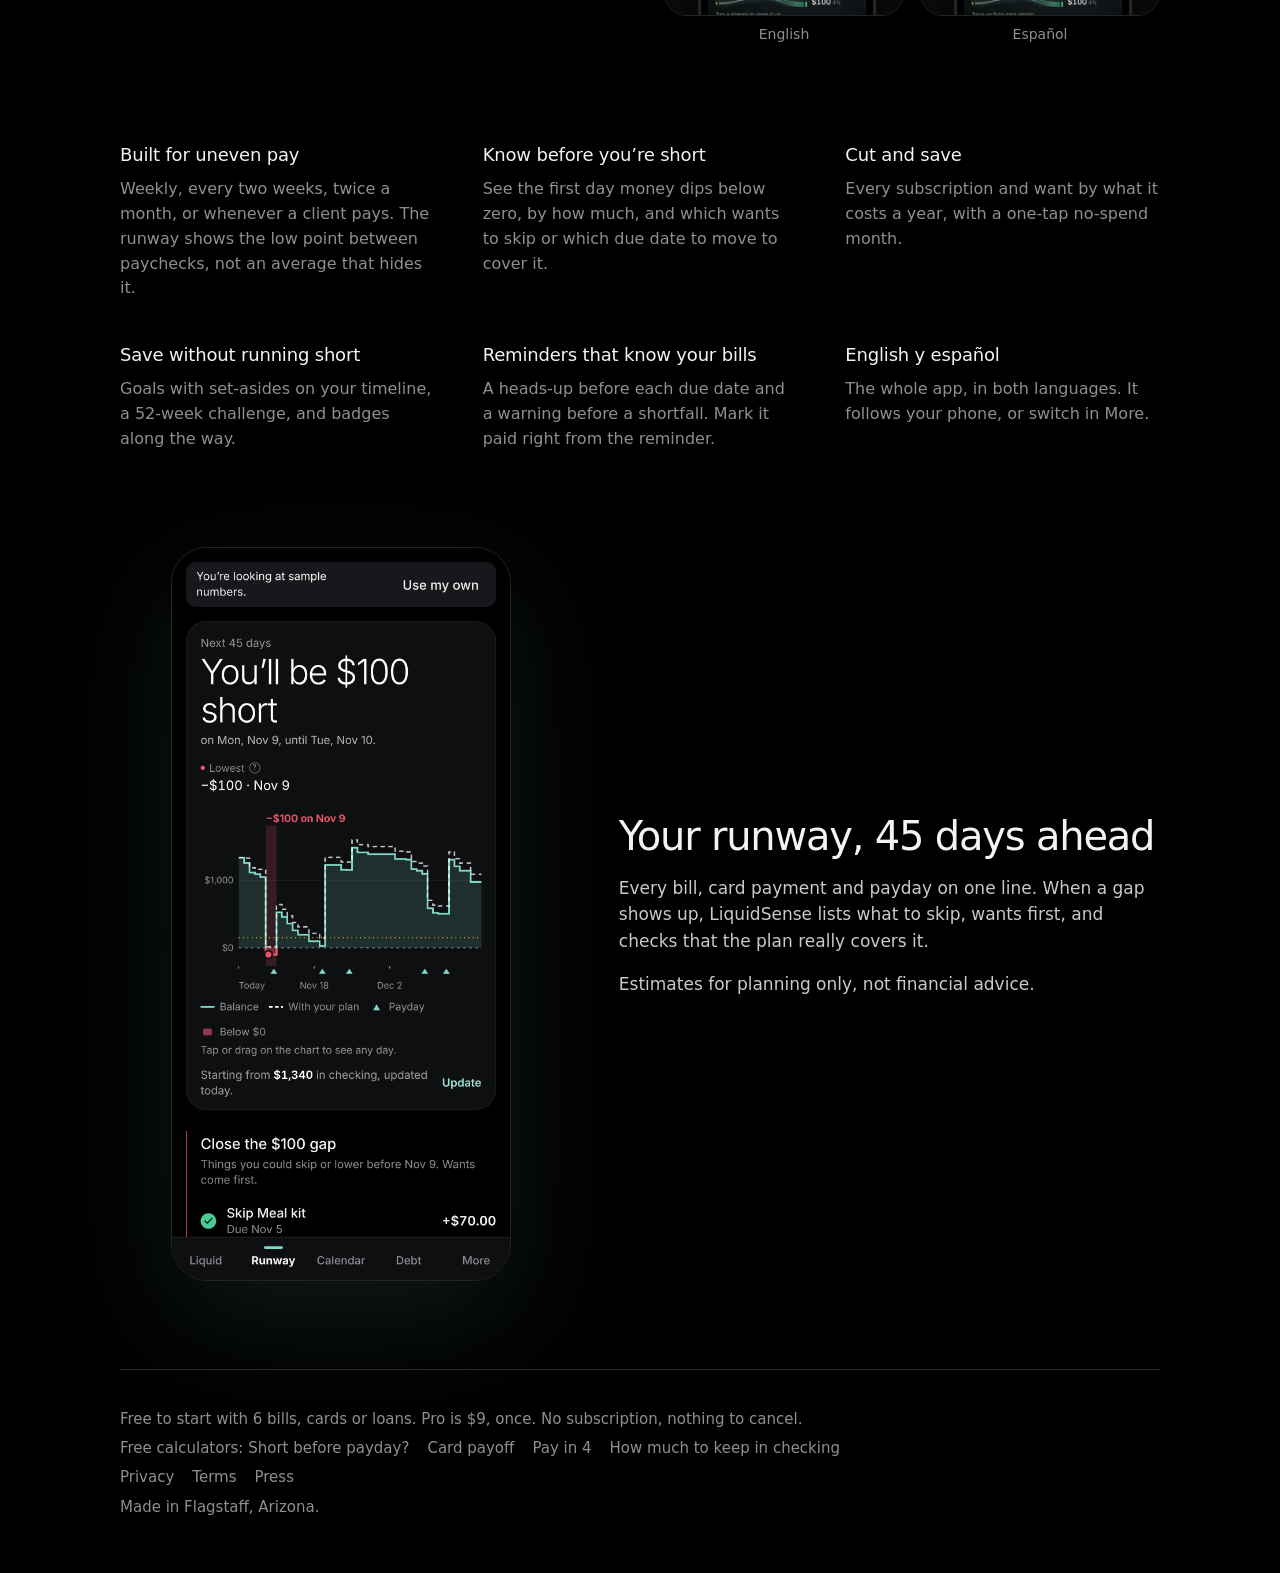
==== commit 1d38b89e: "New calculator: how much to keep in checking; in every menu and footer; phone menu on its own row Co" ====
--- a/index.html
+++ b/index.html
@@ -15,7 +15,7 @@
 <div class="wrap">
   <header class="top">
     <a class="brand" href="./"><img src="assets/icon.png" alt="">LiquidSense</a>
-    <nav><a href="calculator.html">Payday</a><a href="credit-card-payoff.html">Card payoff</a><a href="pay-in-4.html">Pay in 4</a><a href="es.html" lang="es">Español</a></nav>
+    <nav><a href="calculator.html">Payday</a><a href="credit-card-payoff.html">Card payoff</a><a href="pay-in-4.html">Pay in 4</a><a href="checking-cushion.html">Cushion</a><a href="es.html" lang="es">Español</a></nav>
   </header>
 
   <section class="hero">
@@ -72,7 +72,7 @@
 
   <footer>
     <p>Free to start with 6 bills, cards or loans. Pro is $9, once. No subscription, nothing to cancel.</p>
-    <p>Free calculators: <a href="calculator.html">Short before payday?</a><a href="credit-card-payoff.html">Card payoff</a><a href="pay-in-4.html">Pay in 4</a></p>
+    <p>Free calculators: <a href="calculator.html">Short before payday?</a><a href="credit-card-payoff.html">Card payoff</a><a href="pay-in-4.html">Pay in 4</a><a href="checking-cushion.html">How much to keep in checking</a></p>
     <p><a href="privacy.html">Privacy</a><a href="terms.html">Terms</a><a href="press.html">Press</a></p>
     <p class="muted">Made in Flagstaff, Arizona.</p>
   </footer>
--- a/styles.css
+++ b/styles.css
@@ -118,6 +118,10 @@
   .calc, .two { grid-template-columns: 1fr; }
   .top nav { gap: 14px; }
 }
+@media (max-width: 560px) {
+  .top { flex-wrap: wrap; row-gap: 10px; }
+  .top nav { margin-left: 0; width: 100%; justify-content: flex-start; gap: 6px 14px; font-size: 14px; }
+}
 @media (prefers-reduced-motion: reduce) { * { scroll-behavior: auto; } }
 
 .btn.soon { background: transparent; color: var(--ink); border: 1px solid var(--line); cursor: default; }
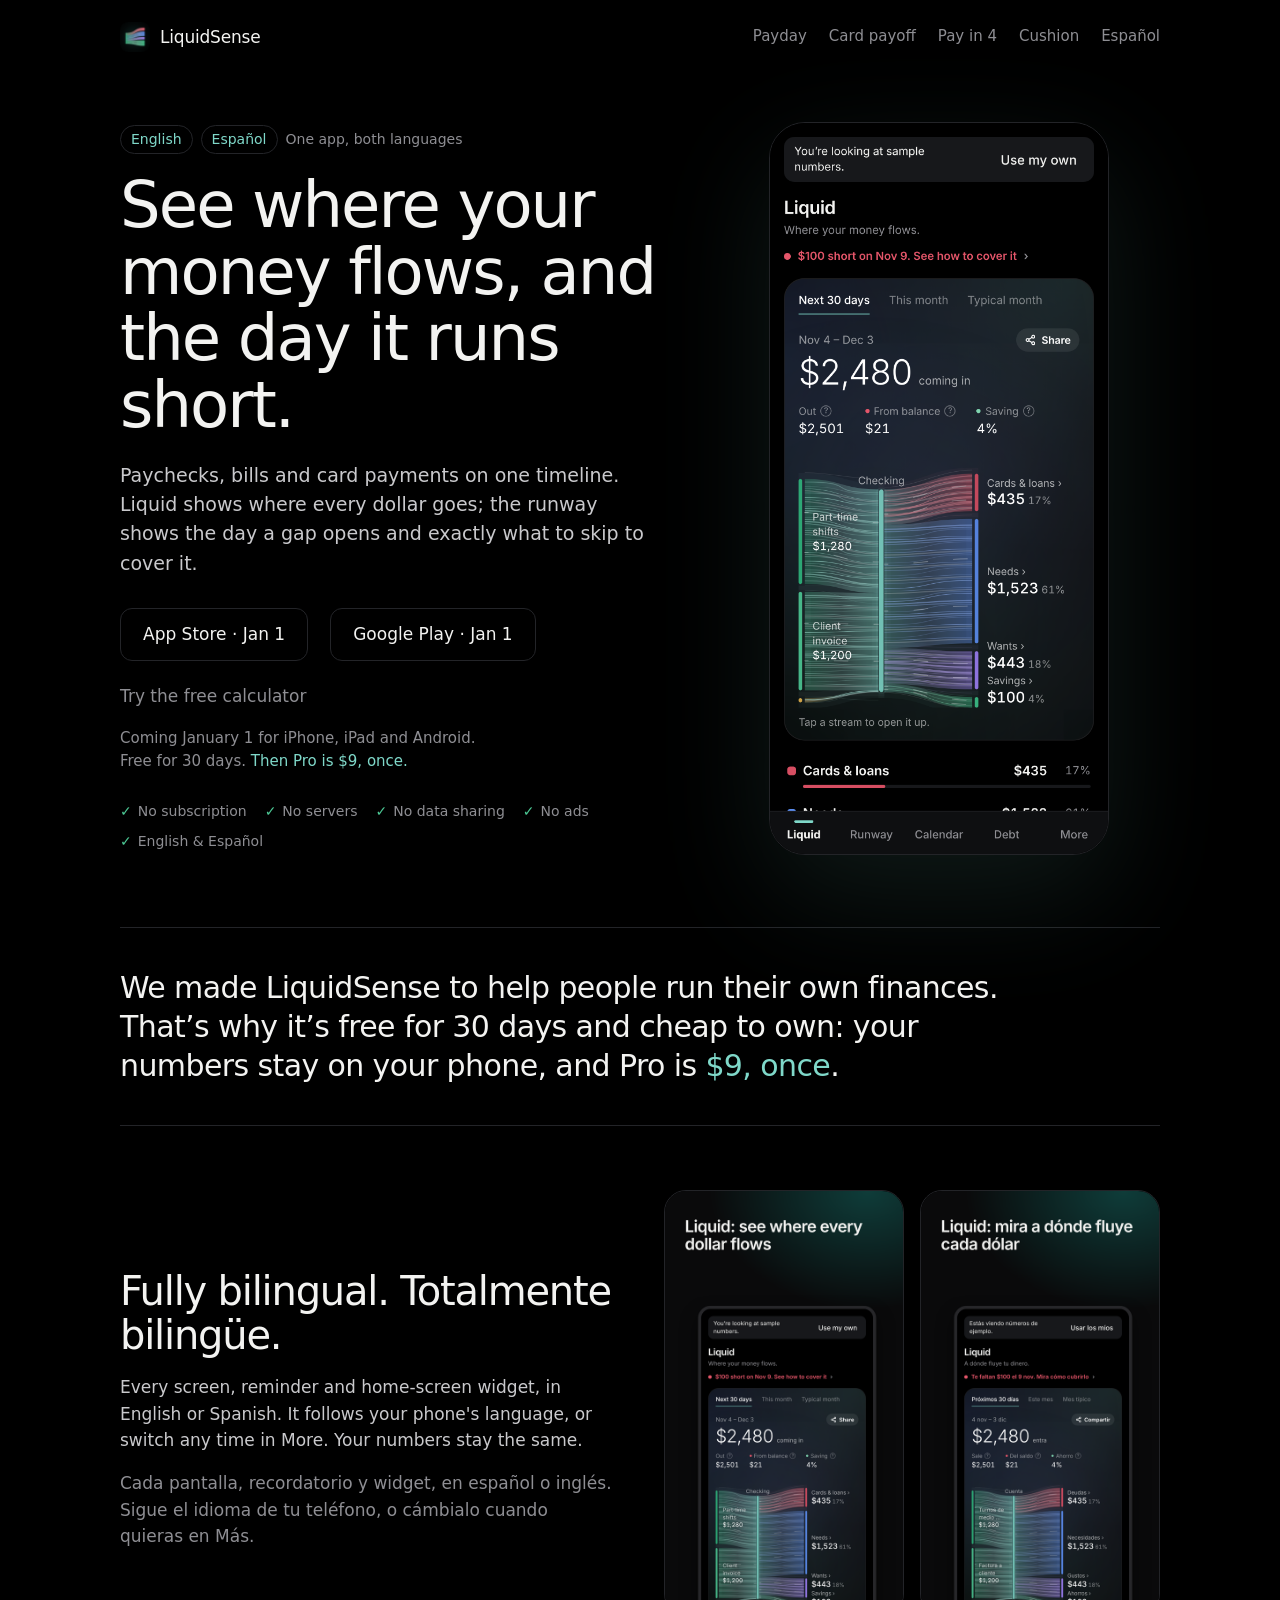
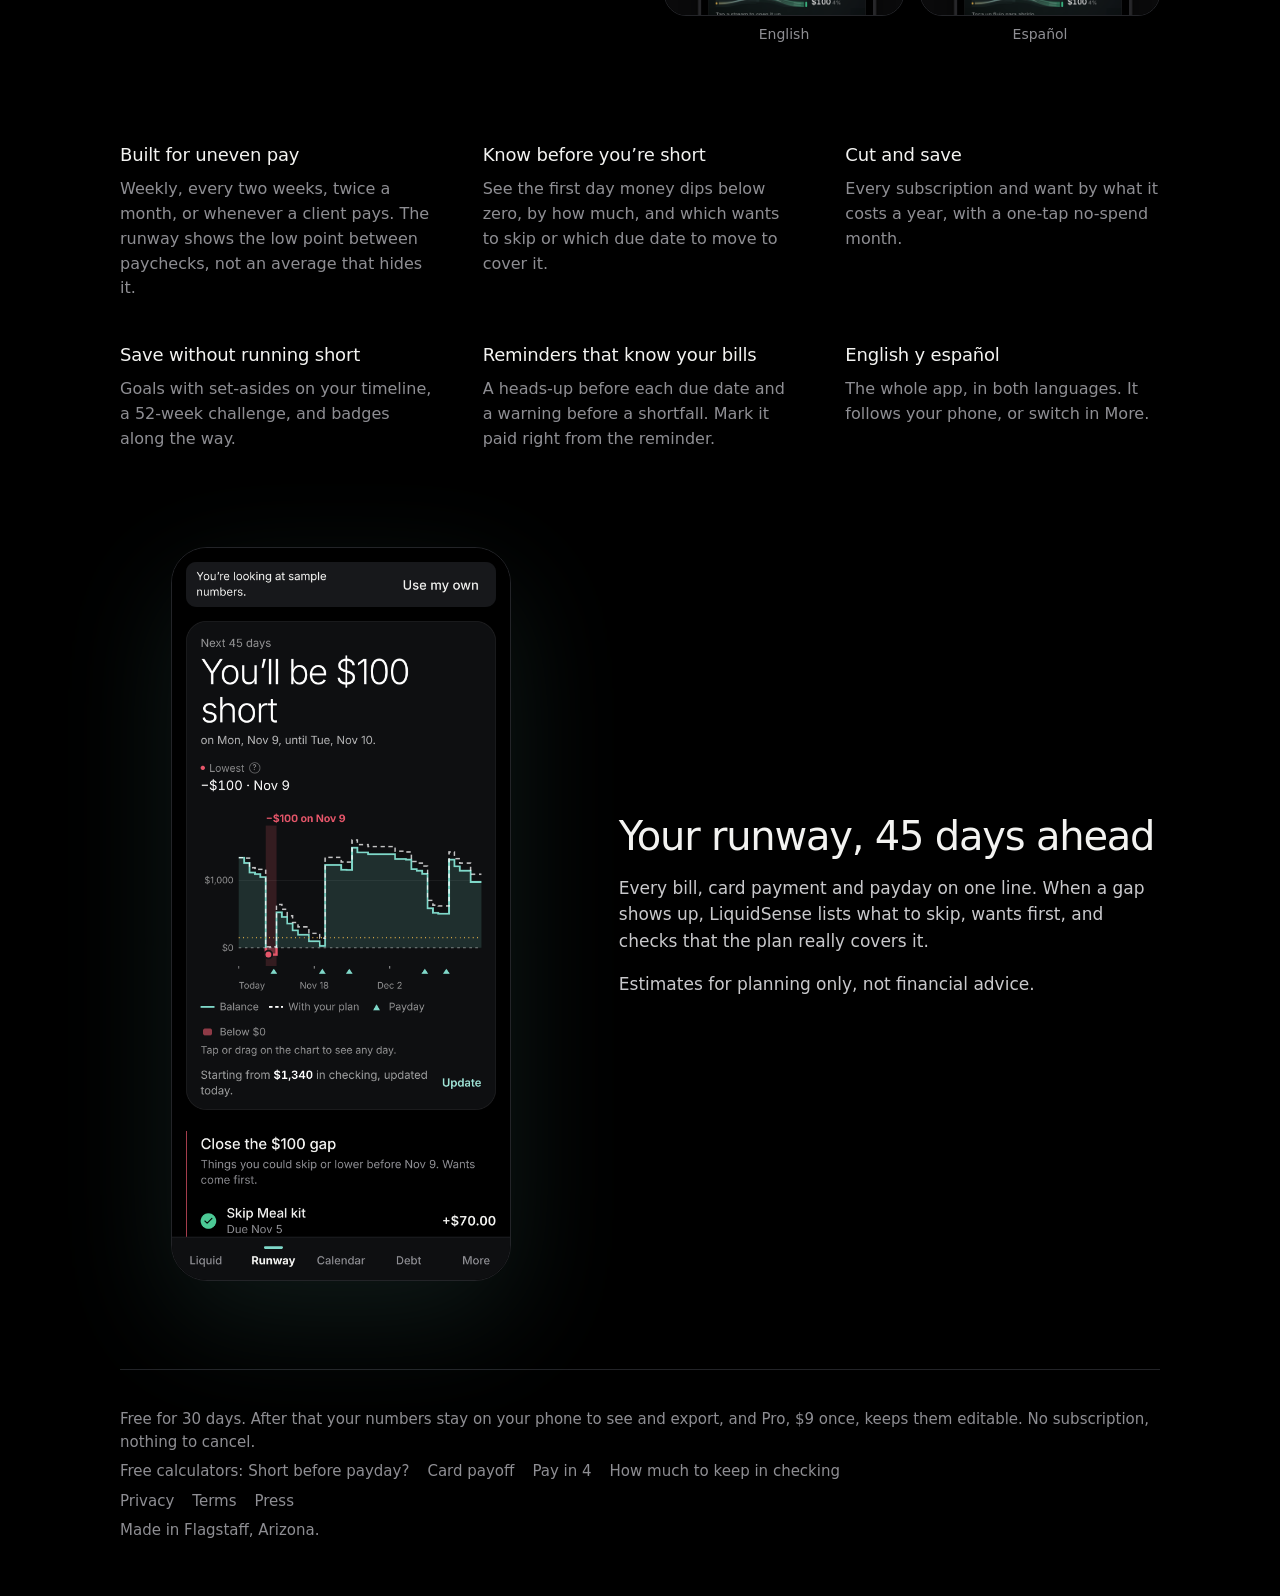
==== commit 2e94dc1a: "Pricing copy: 30 days free, then Pro $9 once (not live until merged) Co-Authored-By: Claude Opus 5.5" ====
--- a/index.html
+++ b/index.html
@@ -28,7 +28,7 @@
         <span class="btn soon">Google Play · Jan 1</span>
         <a class="link" href="calculator.html">Try the free calculator</a>
       </div>
-      <p class="launch">Coming January 1 for iPhone, iPad and Android.<br>Free to start. <strong>Pro is $9, once.</strong></p>
+      <p class="launch">Coming January 1 for iPhone, iPad and Android.<br>Free for 30 days. <strong>Then Pro is $9, once.</strong></p>
       <ul class="promises">
         <li>No subscription</li><li>No servers</li><li>No data sharing</li><li>No ads</li><li>English &amp; Español</li>
       </ul>
@@ -37,7 +37,7 @@
   </section>
 
   <section class="why">
-    <p>We made LiquidSense to help people run their own finances. That’s why it’s free to use and cheap to own: your numbers stay on your phone, and Pro is <strong>$9, once</strong>.</p>
+    <p>We made LiquidSense to help people run their own finances. That’s why it’s free for 30 days and cheap to own: your numbers stay on your phone, and Pro is <strong>$9, once</strong>.</p>
   </section>
 
   <section class="both">
@@ -71,7 +71,7 @@
   </section>
 
   <footer>
-    <p>Free to start with 6 bills, cards or loans. Pro is $9, once. No subscription, nothing to cancel.</p>
+    <p>Free for 30 days. After that your numbers stay on your phone to see and export, and Pro, $9 once, keeps them editable. No subscription, nothing to cancel.</p>
     <p>Free calculators: <a href="calculator.html">Short before payday?</a><a href="credit-card-payoff.html">Card payoff</a><a href="pay-in-4.html">Pay in 4</a><a href="checking-cushion.html">How much to keep in checking</a></p>
     <p><a href="privacy.html">Privacy</a><a href="terms.html">Terms</a><a href="press.html">Press</a></p>
     <p class="muted">Made in Flagstaff, Arizona.</p>
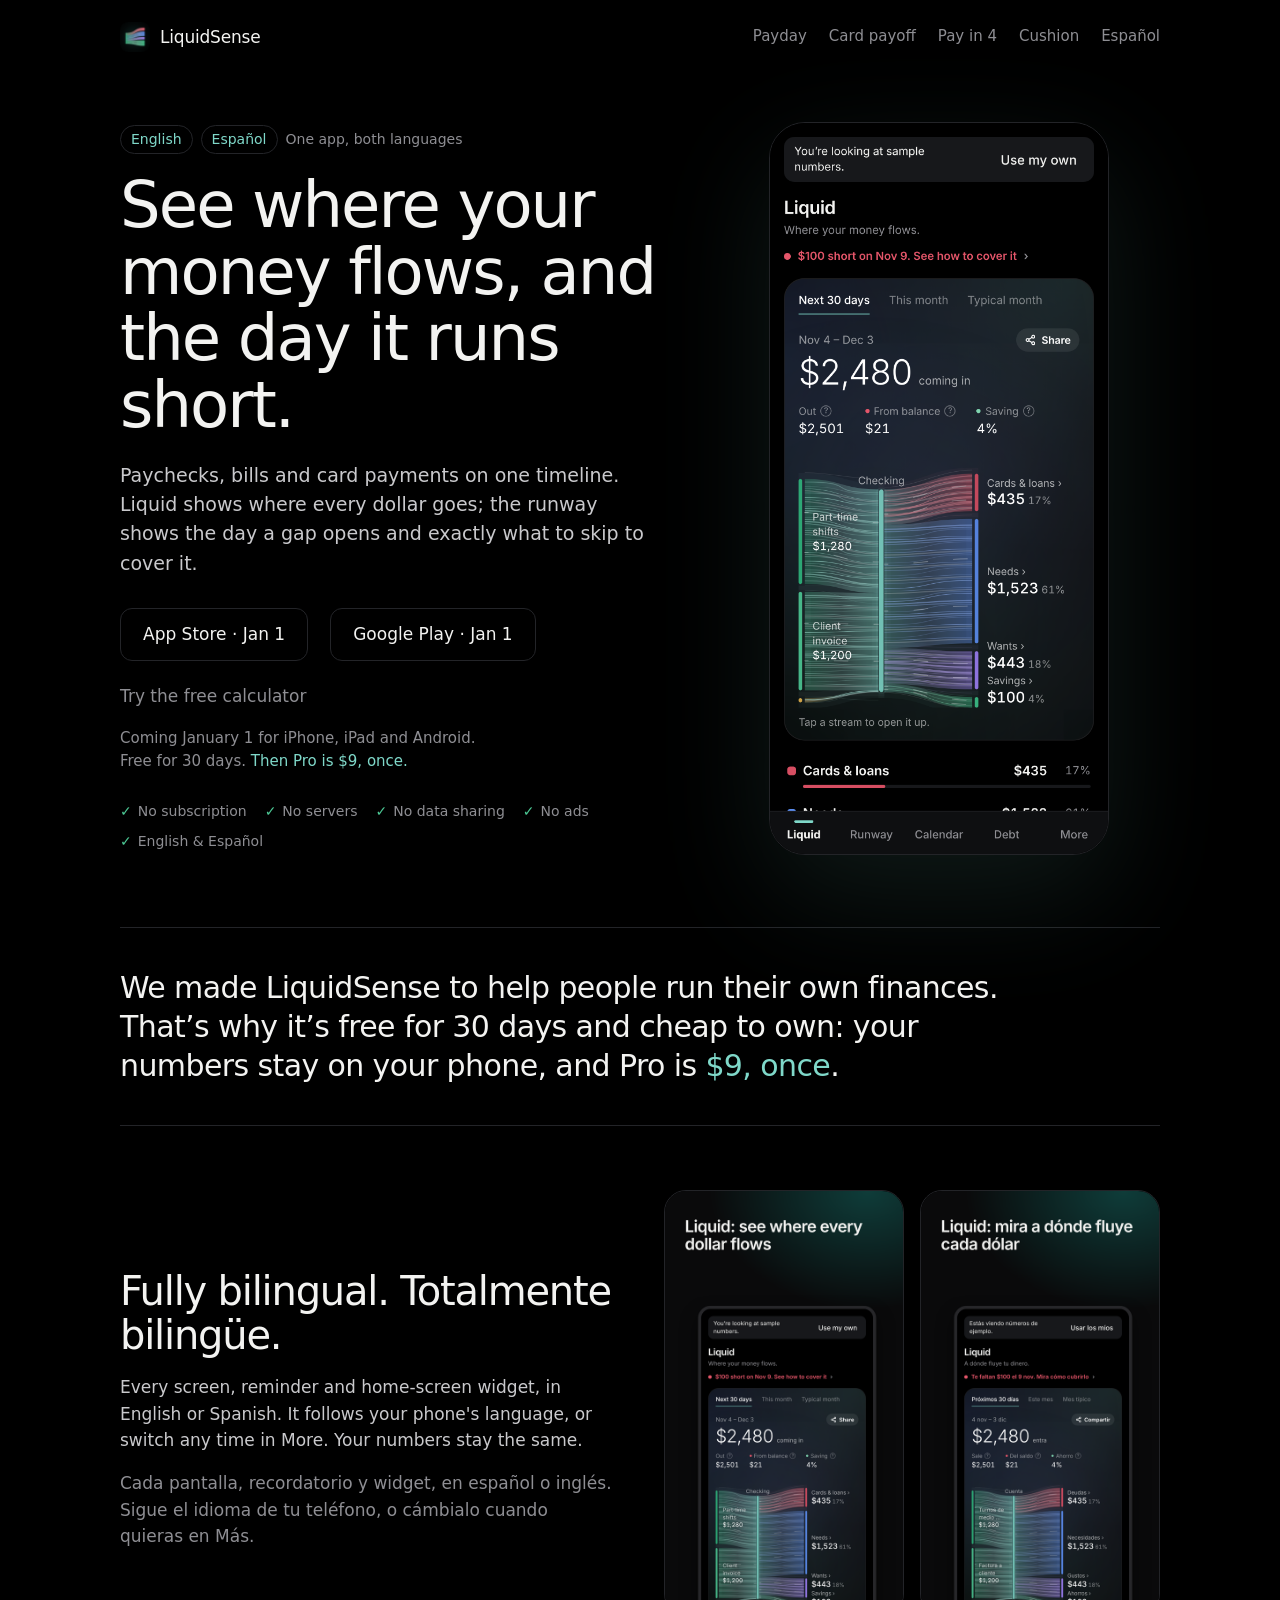
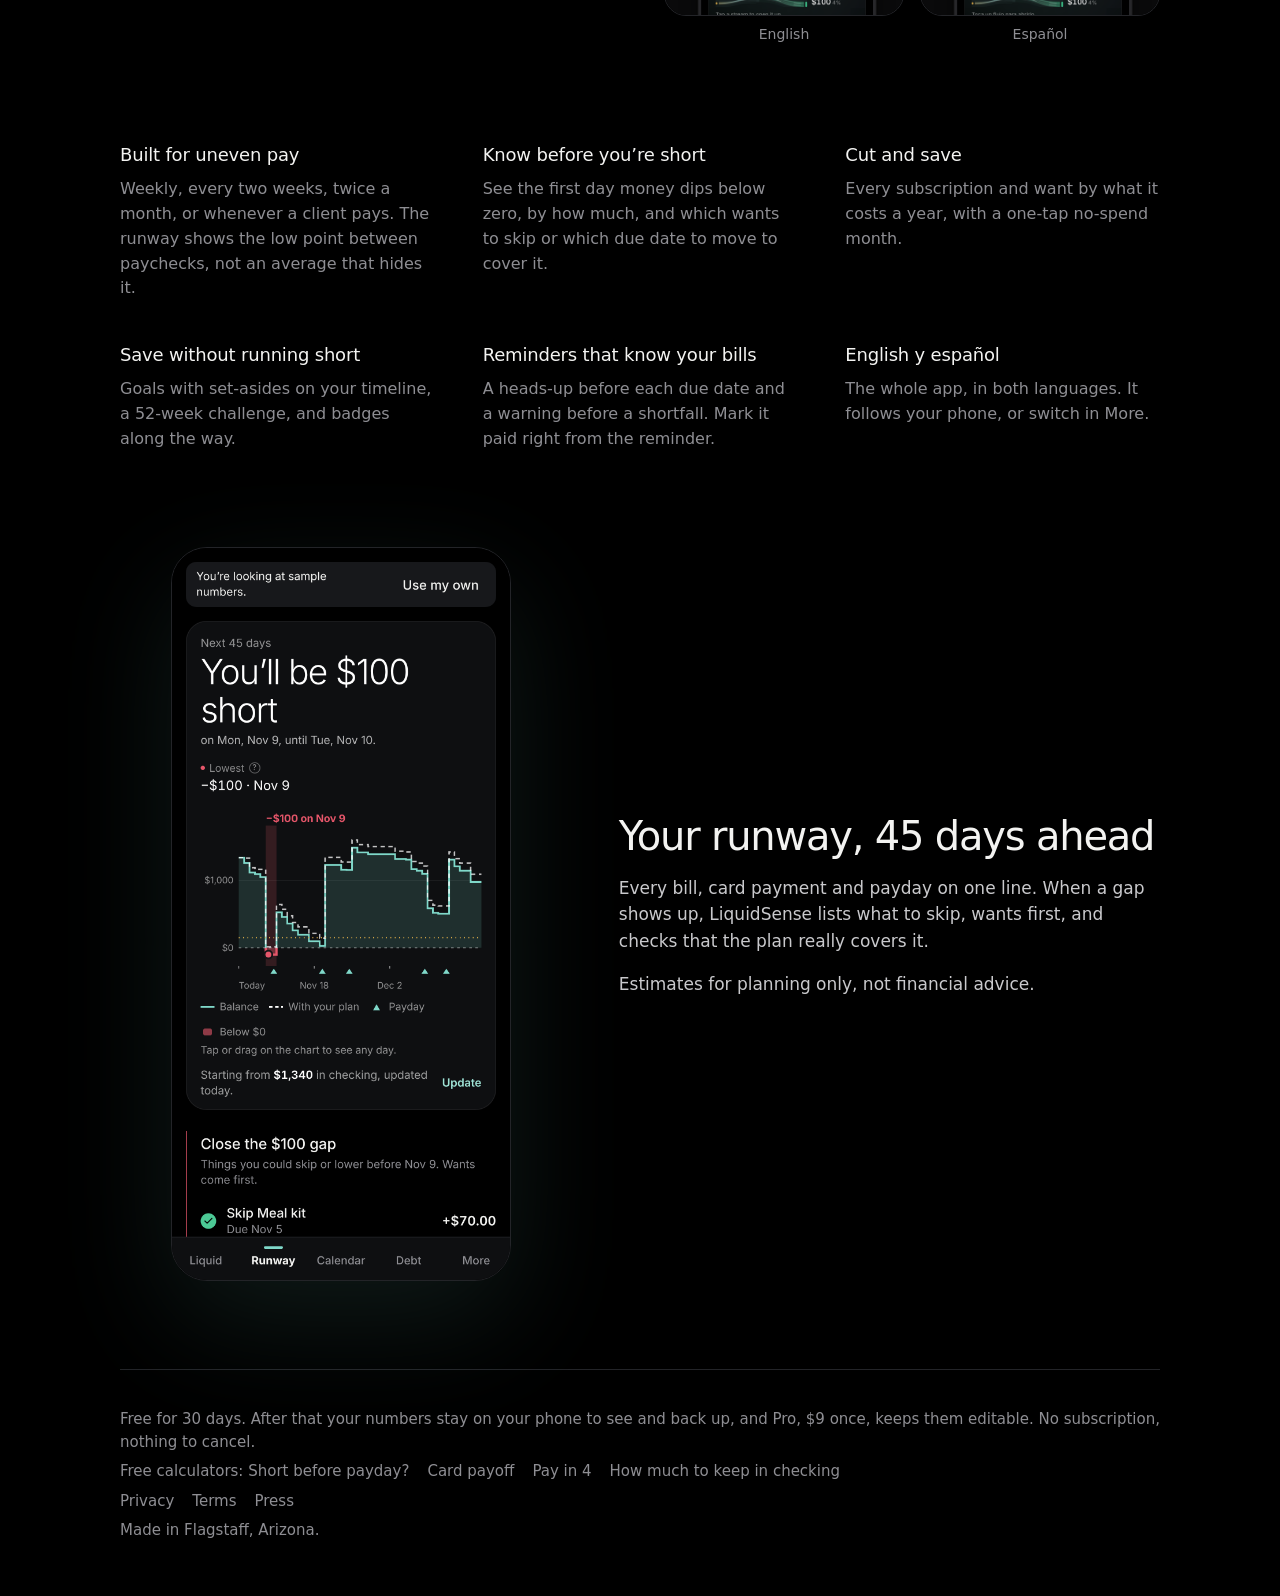
==== commit f360533f: "Pricing copy: 'see and back up' (the app has no export) Co-Authored-By: Claude Opus 5.5 <noreply@ant" ====
--- a/index.html
+++ b/index.html
@@ -71,7 +71,7 @@
   </section>
 
   <footer>
-    <p>Free for 30 days. After that your numbers stay on your phone to see and export, and Pro, $9 once, keeps them editable. No subscription, nothing to cancel.</p>
+    <p>Free for 30 days. After that your numbers stay on your phone to see and back up, and Pro, $9 once, keeps them editable. No subscription, nothing to cancel.</p>
     <p>Free calculators: <a href="calculator.html">Short before payday?</a><a href="credit-card-payoff.html">Card payoff</a><a href="pay-in-4.html">Pay in 4</a><a href="checking-cushion.html">How much to keep in checking</a></p>
     <p><a href="privacy.html">Privacy</a><a href="terms.html">Terms</a><a href="press.html">Press</a></p>
     <p class="muted">Made in Flagstaff, Arizona.</p>
